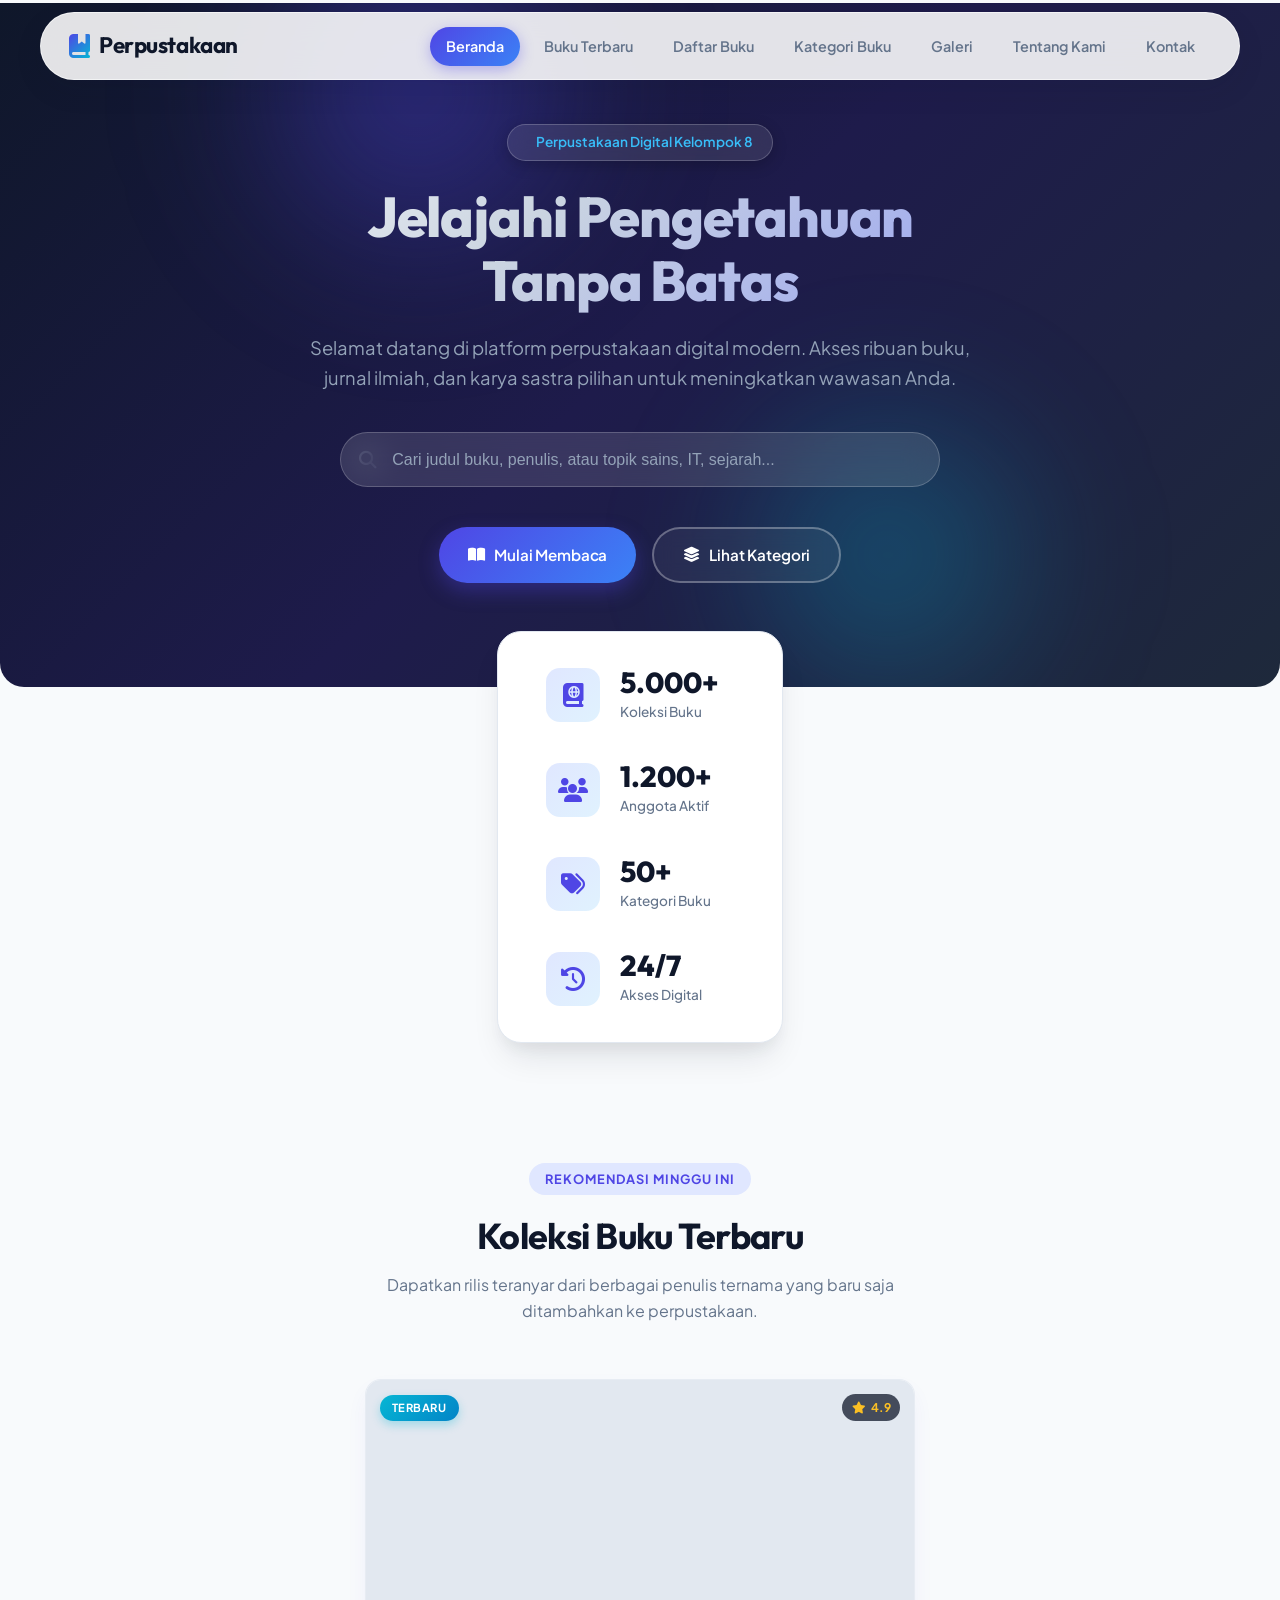
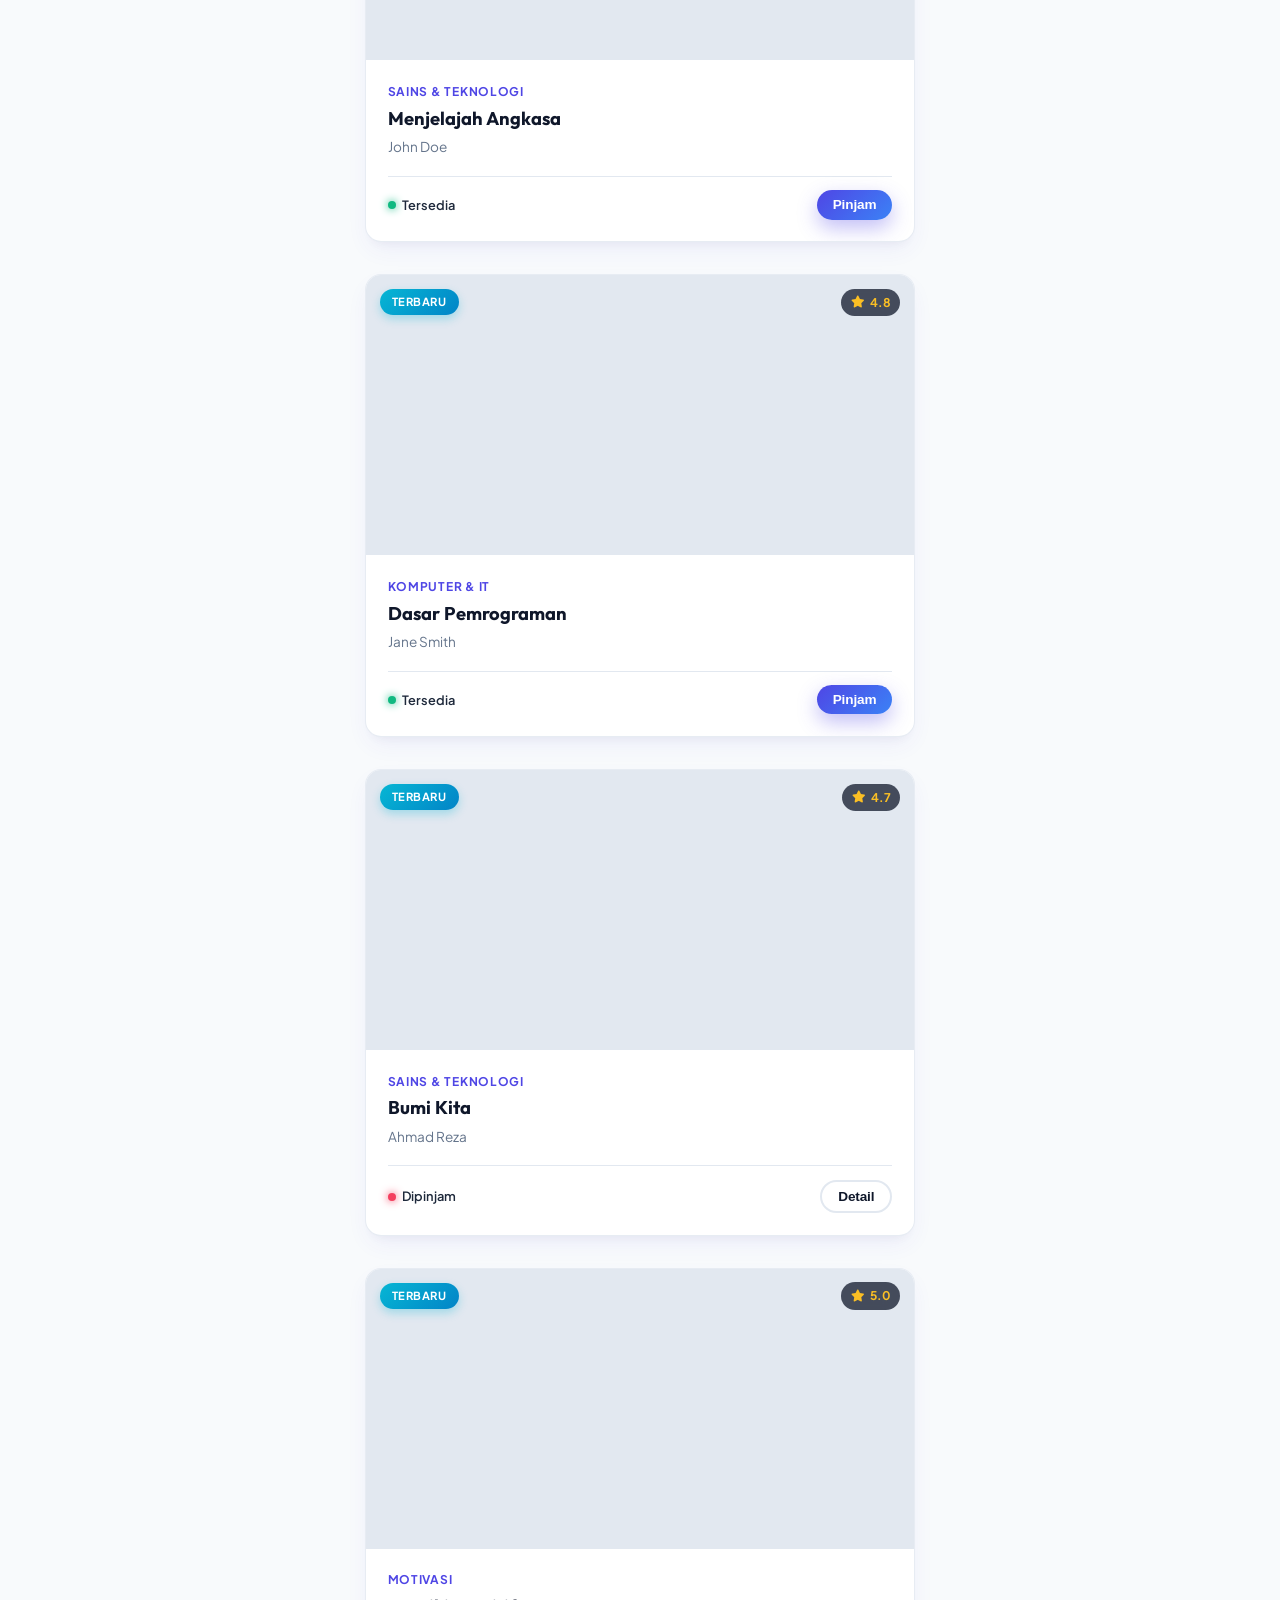
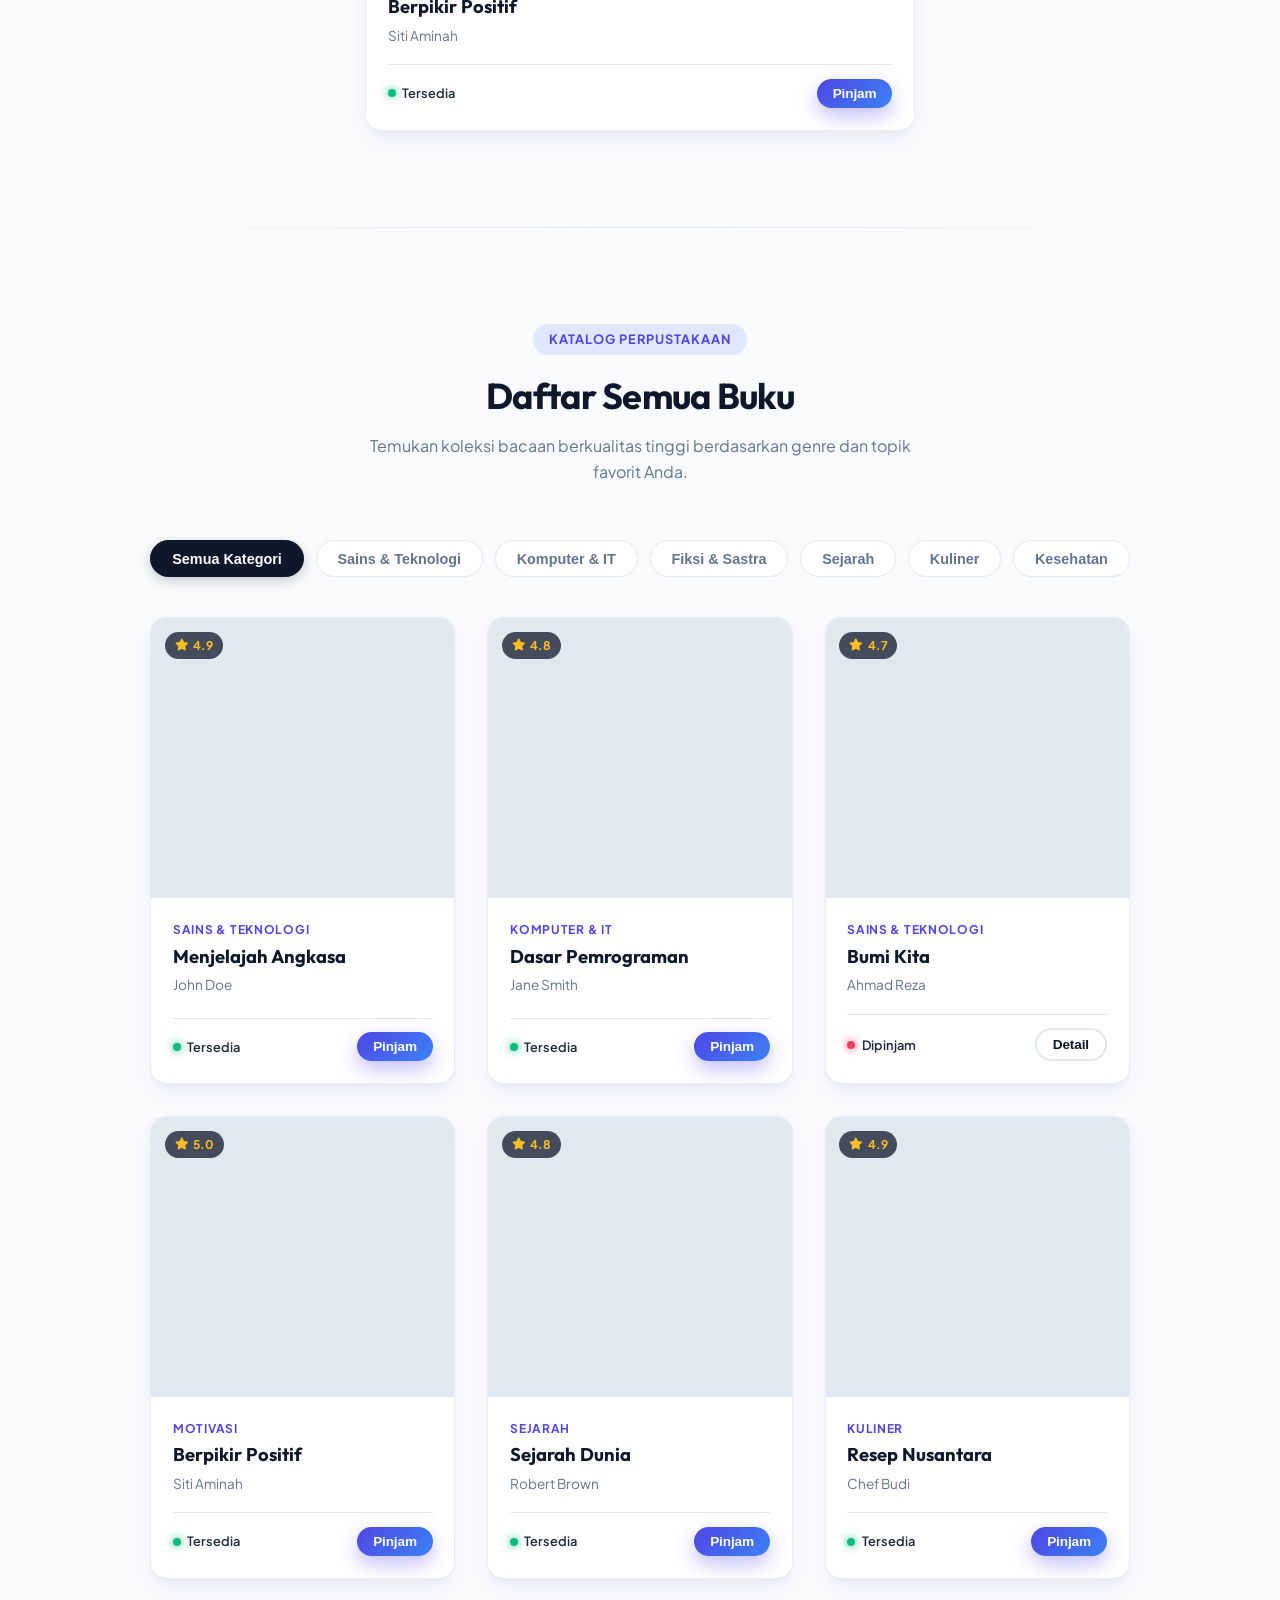
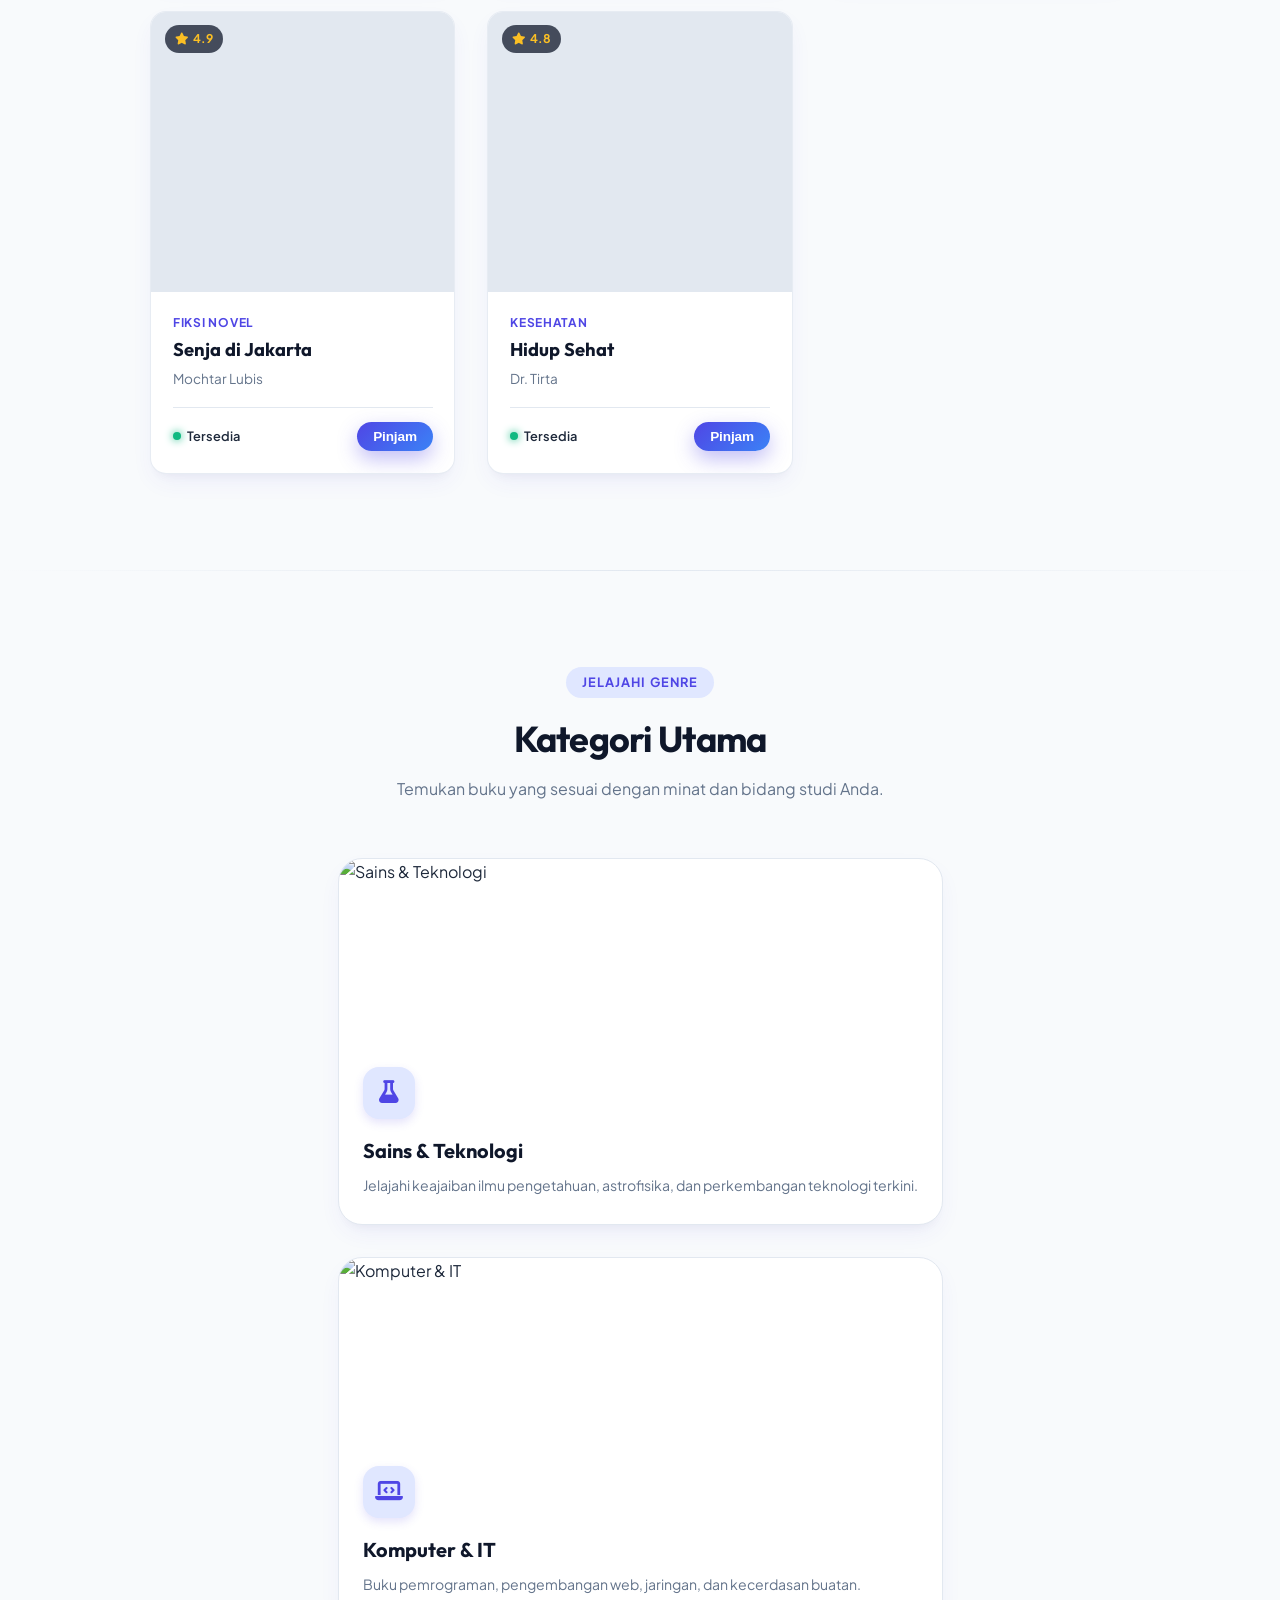
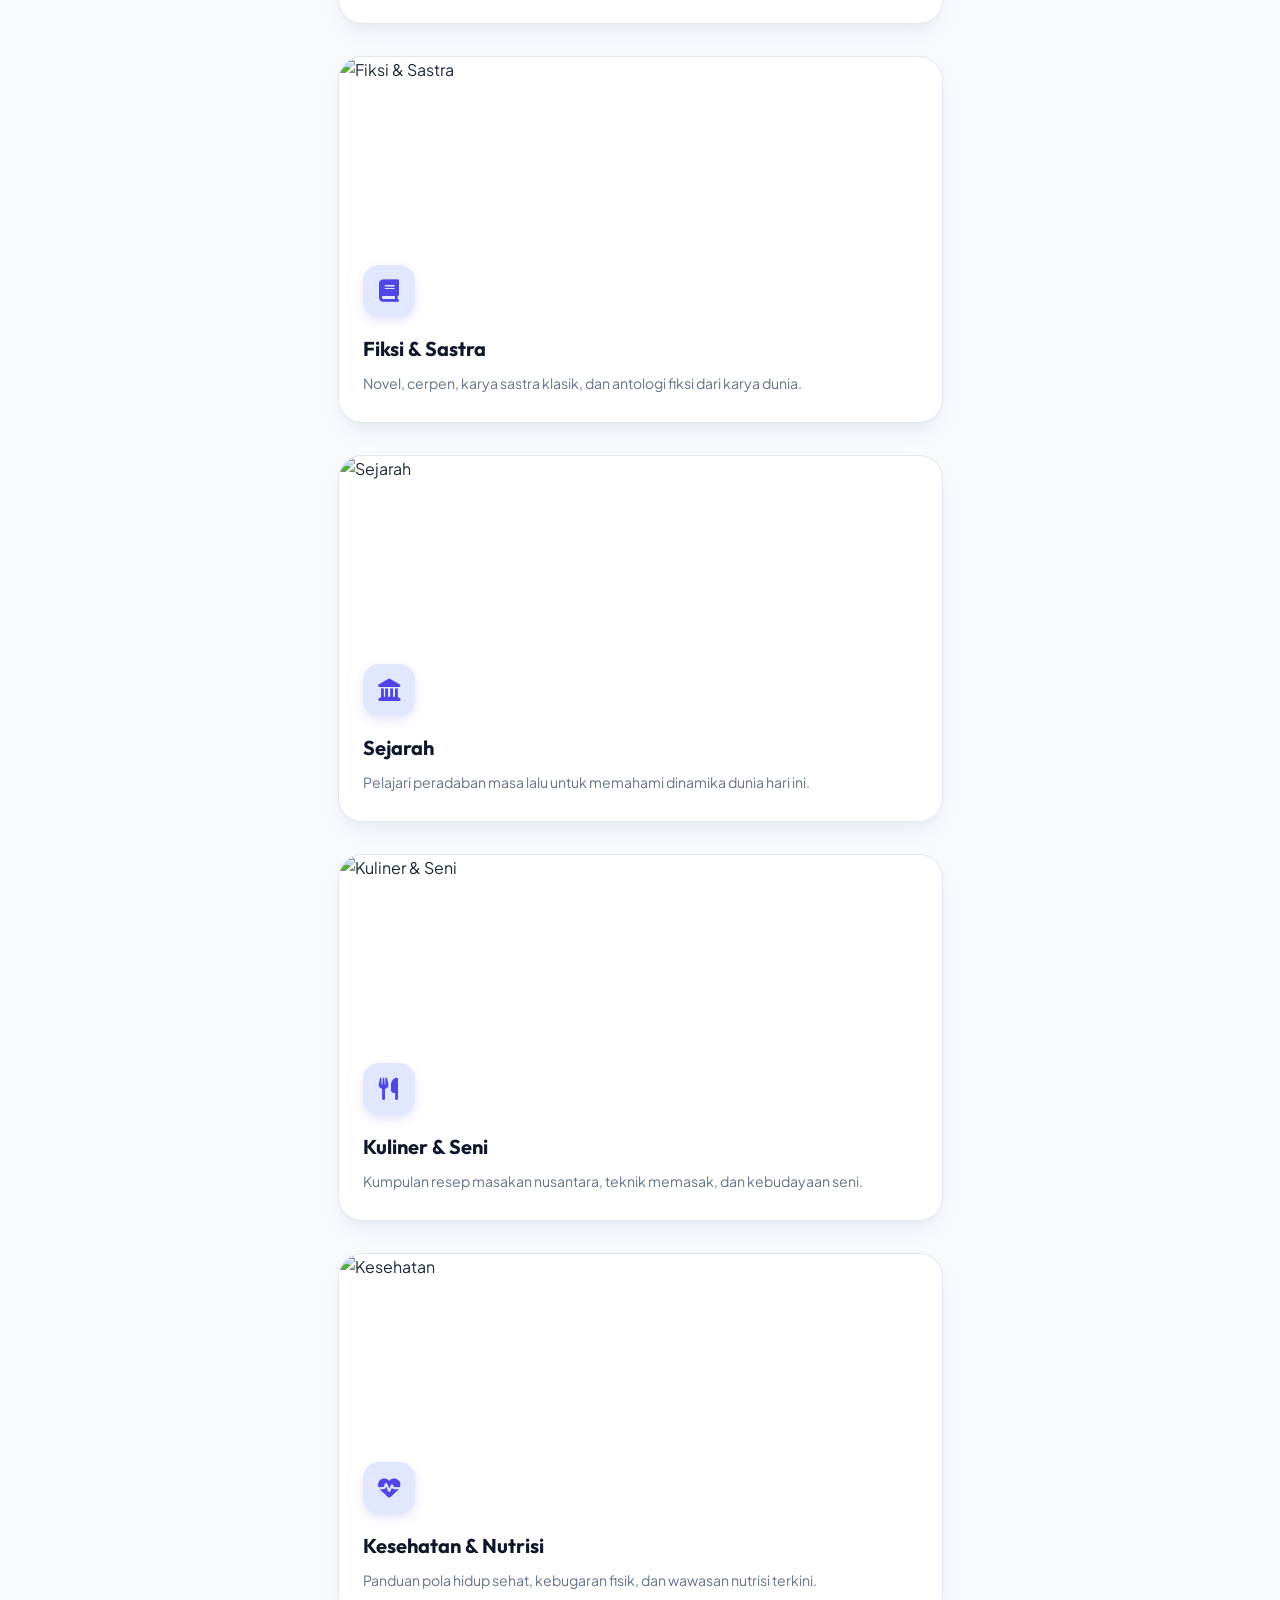
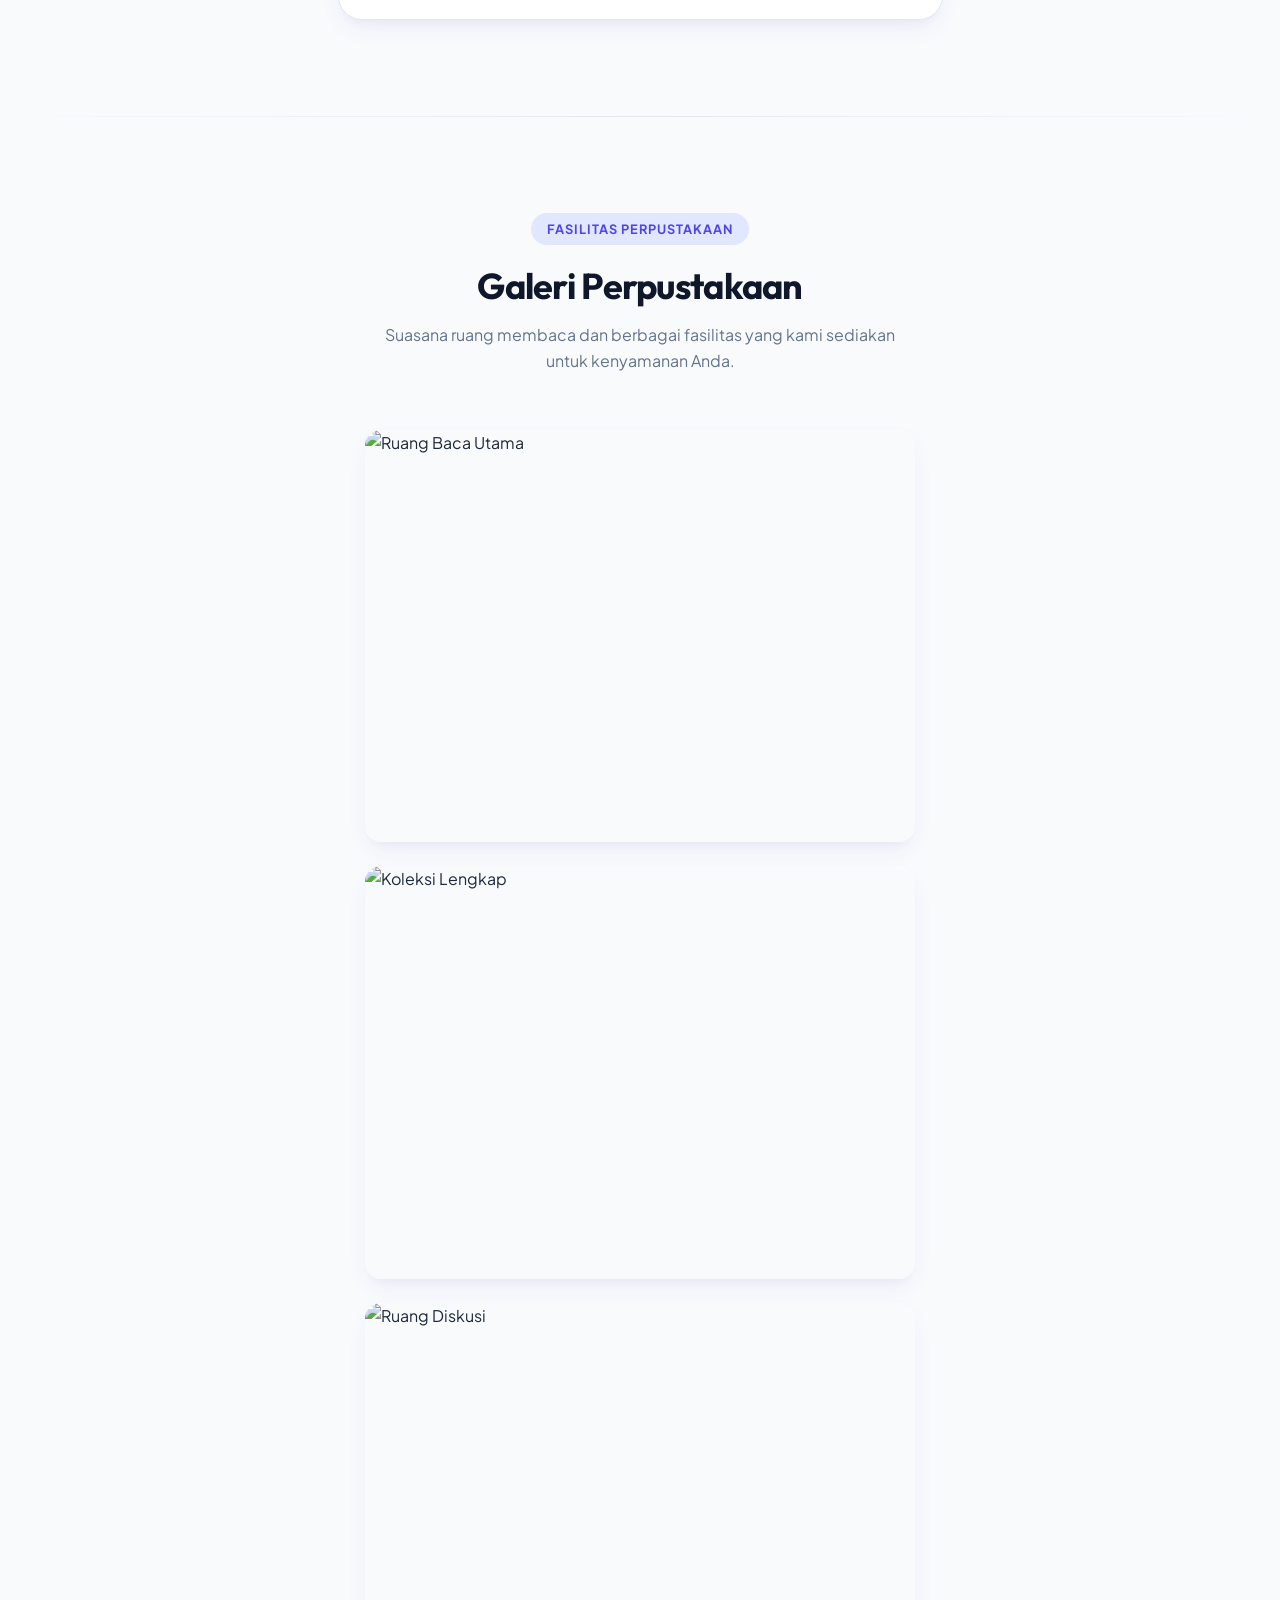
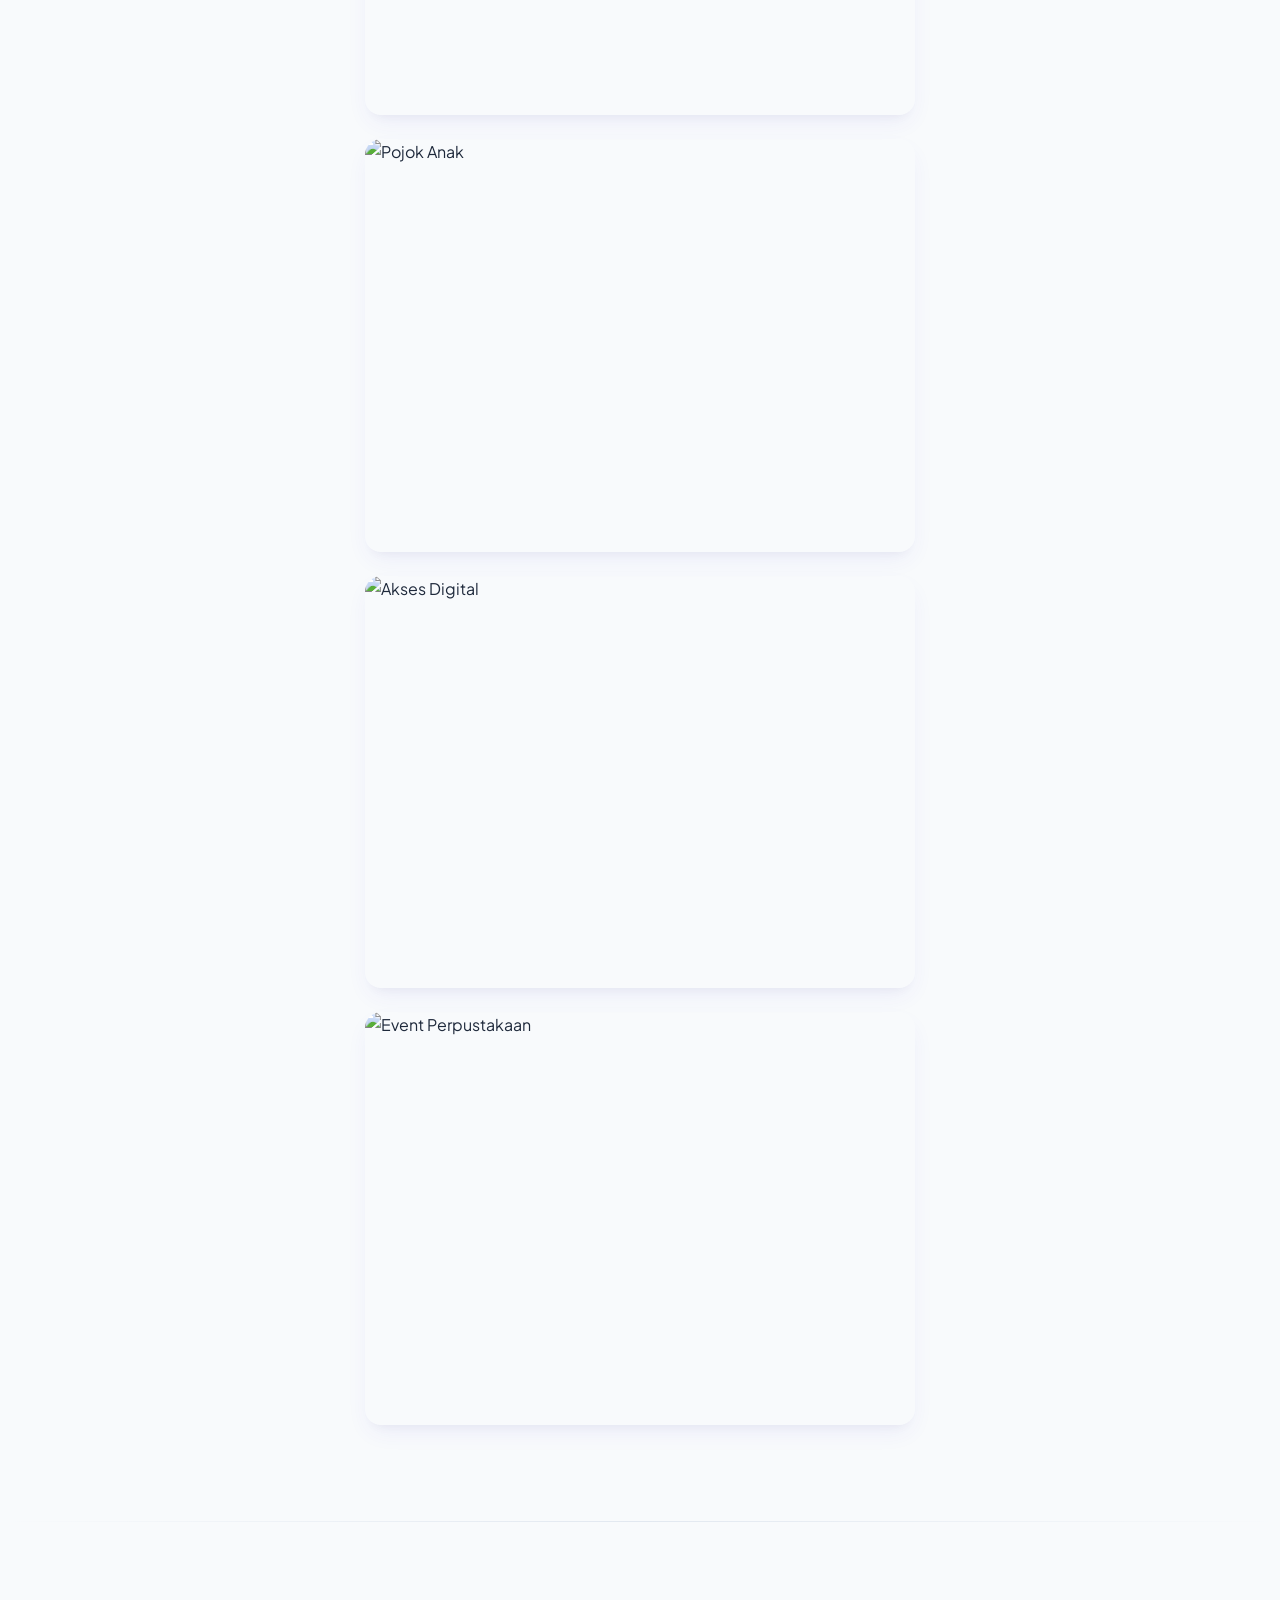
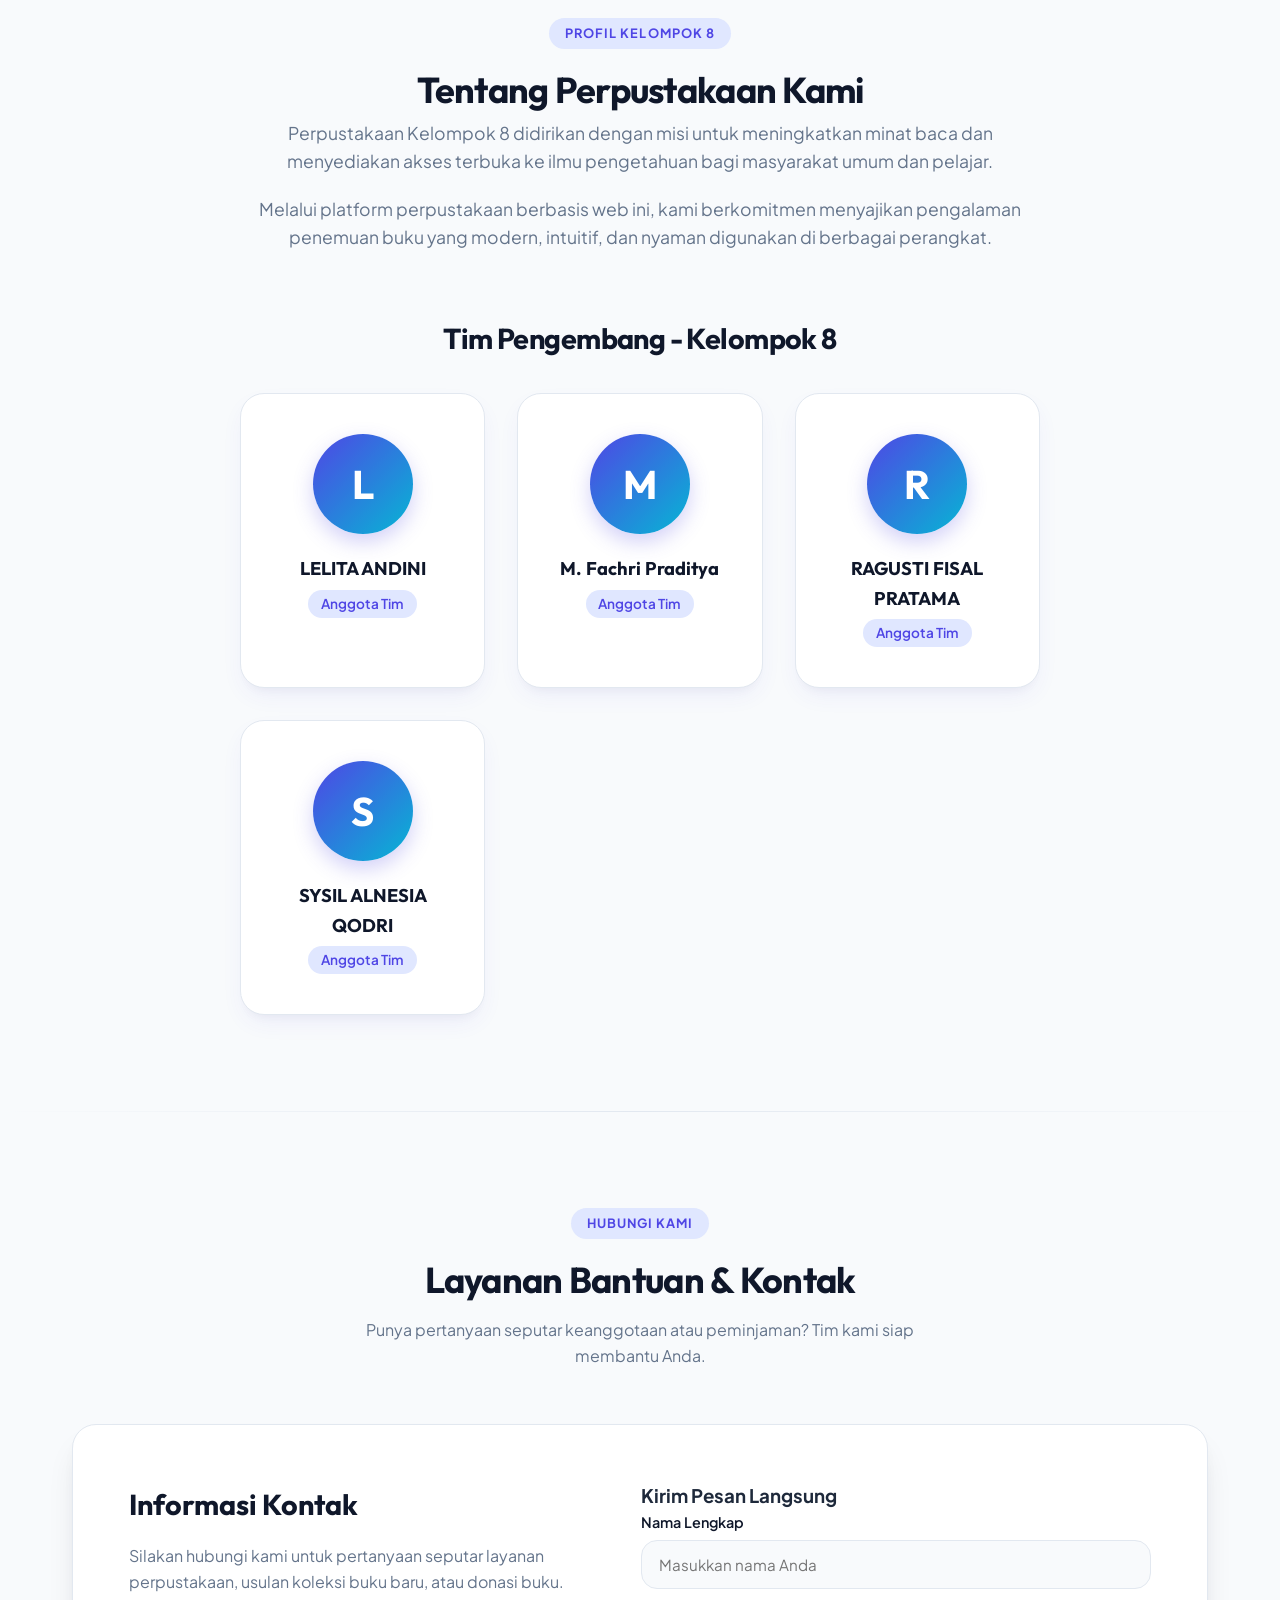
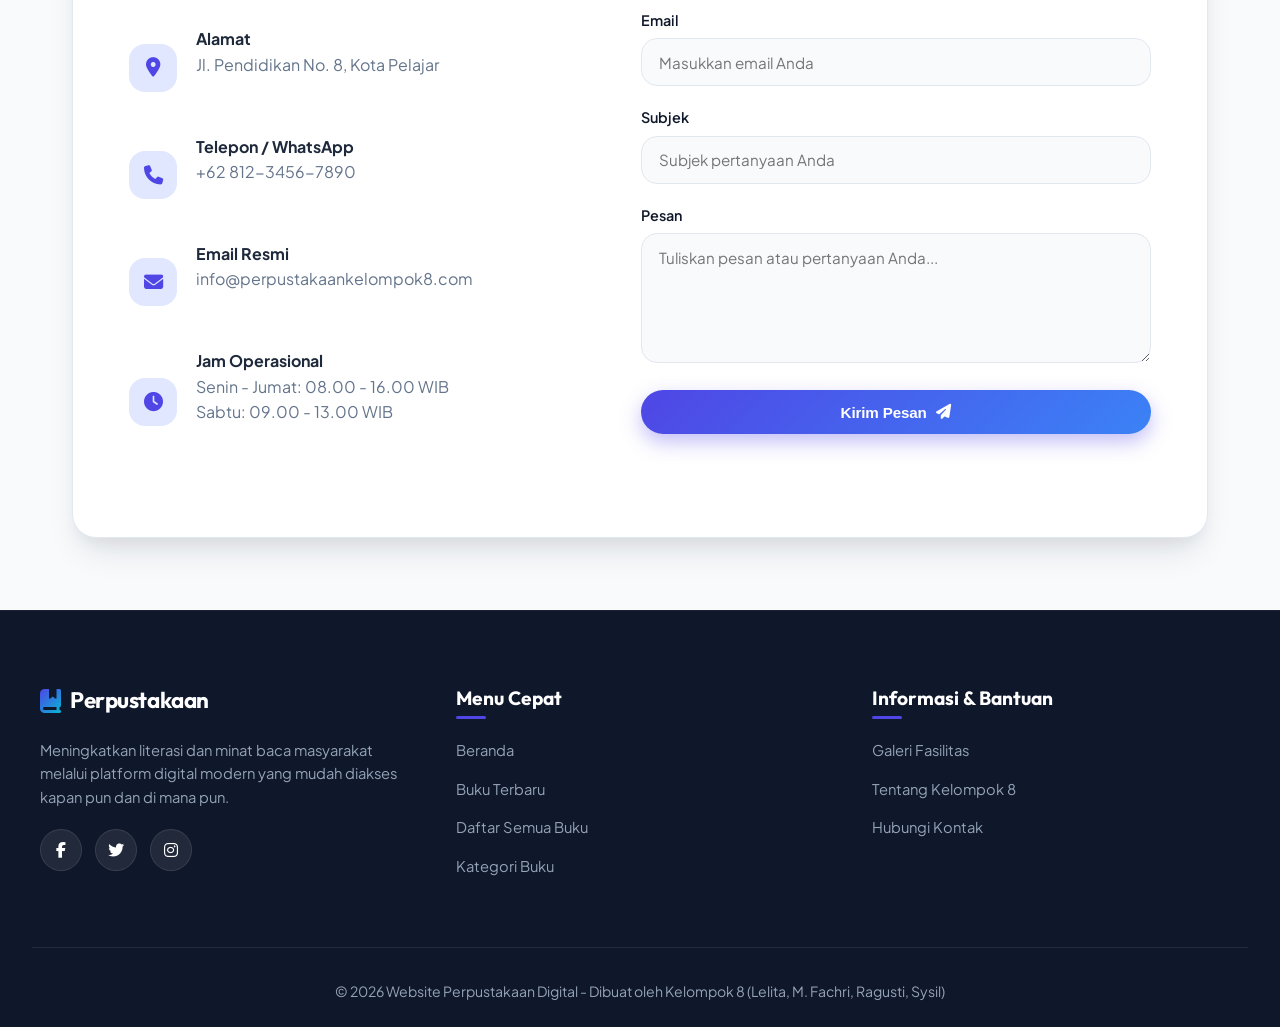
==== index.html @ 47862622 "Add files via upload" ====
<!DOCTYPE html>
<html lang="id">

<head>
    <meta charset="UTF-8">
    <meta name="viewport" content="width=device-width, initial-scale=1.0">
    <title>Perpustakaan Digital Kelompok 8 - One Page Platform</title>
    <link rel="preconnect" href="https://fonts.googleapis.com">
    <link rel="preconnect" href="https://fonts.gstatic.com" crossorigin>
    <link href="https://fonts.googleapis.com/css2?family=Outfit:wght@400;600;700;800&family=Plus+Jakarta+Sans:wght@300;400;500;600;700;800&display=swap" rel="stylesheet">
    <link rel="stylesheet" href="css/style.css">
</head>

<body>
    <!-- Floating Glassmorphism Header -->
    <header>
        <div class="nav-container">
            <a href="#beranda" class="logo">
                <i class="fa-solid fa-book-bookmark"></i>
                Perpustakaan
            </a>

            <button class="mobile-menu-btn" id="mobile-menu-btn" aria-label="Toggle Navigation">
                <i class="fa-solid fa-bars"></i>
            </button>

            <nav class="nav-links" id="nav-links">
                <a href="#beranda" class="active">Beranda</a>
                <a href="#buku-terbaru">Buku Terbaru</a>
                <a href="#daftar-buku">Daftar Buku</a>
                <a href="#kategori-buku">Kategori Buku</a>
                <a href="#galeri">Galeri</a>
                <a href="#tentang">Tentang Kami</a>
                <a href="#kontak">Kontak</a>
            </nav>
        </div>
    </header>

    <!-- 1. Hero / Beranda Section -->
    <section id="beranda" class="hero">
        <div class="hero-glow-1"></div>
        <div class="hero-glow-2"></div>

        <div style="position: relative; z-index: 2;">
            <div class="hero-pill">
                <i class="fa-solid fa-sparkles"></i> Perpustakaan Digital Kelompok 8
            </div>
            <h1>Jelajahi Pengetahuan <br>Tanpa Batas</h1>
            <p>Selamat datang di platform perpustakaan digital modern. Akses ribuan buku, jurnal ilmiah, dan karya sastra pilihan untuk meningkatkan wawasan Anda.</p>
            
            <!-- Quick Search Bar in Hero -->
            <div class="hero-search-box">
                <i class="fa-solid fa-magnifying-glass hero-search-icon"></i>
                <input type="text" id="hero-search-input" class="hero-search-input" placeholder="Cari judul buku, penulis, atau topik sains, IT, sejarah...">
            </div>

            <div style="display: flex; gap: 1rem; justify-content: center; flex-wrap: wrap;">
                <a href="#daftar-buku" class="btn btn-primary"><i class="fa-solid fa-book-open"></i> Mulai Membaca</a>
                <a href="#kategori-buku" class="btn btn-outline"><i class="fa-solid fa-layer-group"></i> Lihat Kategori</a>
            </div>
        </div>
    </section>

    <!-- Stats Counter Bar -->
    <div class="stats-container">
        <div class="stats-grid">
            <div class="stat-item">
                <div class="stat-icon"><i class="fa-solid fa-book-atlas"></i></div>
                <div>
                    <div class="stat-number" data-target="5000">5.000+</div>
                    <div class="stat-label">Koleksi Buku</div>
                </div>
            </div>
            <div class="stat-item">
                <div class="stat-icon"><i class="fa-solid fa-users"></i></div>
                <div>
                    <div class="stat-number" data-target="1200">1.200+</div>
                    <div class="stat-label">Anggota Aktif</div>
                </div>
            </div>
            <div class="stat-item">
                <div class="stat-icon"><i class="fa-solid fa-tags"></i></div>
                <div>
                    <div class="stat-number" data-target="50">50+</div>
                    <div class="stat-label">Kategori Buku</div>
                </div>
            </div>
            <div class="stat-item">
                <div class="stat-icon"><i class="fa-solid fa-clock-rotate-left"></i></div>
                <div>
                    <div class="stat-number">24/7</div>
                    <div class="stat-label">Akses Digital</div>
                </div>
            </div>
        </div>
    </div>

    <!-- 2. Buku Terbaru Section -->
    <section id="buku-terbaru" class="container">
        <div class="section-header">
            <span class="section-badge">Rekomendasi Minggu Ini</span>
            <h2 class="section-title">Koleksi Buku Terbaru</h2>
            <p class="section-subtitle">Dapatkan rilis teranyar dari berbagai penulis ternama yang baru saja ditambahkan ke perpustakaan.</p>
        </div>

        <div class="grid grid-4">
            <!-- Book 1 -->
            <div class="book-card" data-title="Menjelajah Angkasa" data-author="John Doe" data-category="Sains & Teknologi">
                <div class="book-badge-container">
                    <span class="badge-new">Terbaru</span>
                    <span class="rating-badge"><i class="fa-solid fa-star"></i> 4.9</span>
                </div>
                <div class="book-cover" style="background-image: url('https://images.unsplash.com/photo-1451187580459-43490279c0fa?auto=format&fit=crop&w=400&q=80');"></div>
                <div class="book-info">
                    <span class="book-category">Sains & Teknologi</span>
                    <h3 class="book-title">Menjelajah Angkasa</h3>
                    <p class="book-author">John Doe</p>
                    <div class="book-action">
                        <div class="stock-indicator"><span class="stock-dot available"></span> Tersedia</div>
                        <button class="btn btn-primary btn-pinjam" style="padding: 0.45rem 1rem; font-size: 0.85rem;" data-book="Menjelajah Angkasa">Pinjam</button>
                    </div>
                </div>
            </div>

            <!-- Book 2 -->
            <div class="book-card" data-title="Dasar Pemrograman" data-author="Jane Smith" data-category="Komputer & IT">
                <div class="book-badge-container">
                    <span class="badge-new">Terbaru</span>
                    <span class="rating-badge"><i class="fa-solid fa-star"></i> 4.8</span>
                </div>
                <div class="book-cover" style="background-image: url('https://images.unsplash.com/photo-1555066931-4365d14bab8c?auto=format&fit=crop&w=400&q=80');"></div>
                <div class="book-info">
                    <span class="book-category">Komputer & IT</span>
                    <h3 class="book-title">Dasar Pemrograman</h3>
                    <p class="book-author">Jane Smith</p>
                    <div class="book-action">
                        <div class="stock-indicator"><span class="stock-dot available"></span> Tersedia</div>
                        <button class="btn btn-primary btn-pinjam" style="padding: 0.45rem 1rem; font-size: 0.85rem;" data-book="Dasar Pemrograman">Pinjam</button>
                    </div>
                </div>
            </div>

            <!-- Book 3 -->
            <div class="book-card" data-title="Bumi Kita" data-author="Ahmad Reza" data-category="Sains & Teknologi">
                <div class="book-badge-container">
                    <span class="badge-new">Terbaru</span>
                    <span class="rating-badge"><i class="fa-solid fa-star"></i> 4.7</span>
                </div>
                <div class="book-cover" style="background-image: url('https://images.unsplash.com/photo-1441974231531-c6227db76b6e?auto=format&fit=crop&w=400&q=80');"></div>
                <div class="book-info">
                    <span class="book-category">Sains & Teknologi</span>
                    <h3 class="book-title">Bumi Kita</h3>
                    <p class="book-author">Ahmad Reza</p>
                    <div class="book-action">
                        <div class="stock-indicator"><span class="stock-dot borrowed"></span> Dipinjam</div>
                        <button class="btn btn-outline btn-detail" style="padding: 0.45rem 1rem; font-size: 0.85rem; color: var(--secondary); border-color: var(--border);" data-book="Bumi Kita">Detail</button>
                    </div>
                </div>
            </div>

            <!-- Book 4 -->
            <div class="book-card" data-title="Berpikir Positif" data-author="Siti Aminah" data-category="Motivasi">
                <div class="book-badge-container">
                    <span class="badge-new">Terbaru</span>
                    <span class="rating-badge"><i class="fa-solid fa-star"></i> 5.0</span>
                </div>
                <div class="book-cover" style="background-image: url('https://images.unsplash.com/photo-1499750310107-5fef28a66643?auto=format&fit=crop&w=400&q=80');"></div>
                <div class="book-info">
                    <span class="book-category">Motivasi</span>
                    <h3 class="book-title">Berpikir Positif</h3>
                    <p class="book-author">Siti Aminah</p>
                    <div class="book-action">
                        <div class="stock-indicator"><span class="stock-dot available"></span> Tersedia</div>
                        <button class="btn btn-primary btn-pinjam" style="padding: 0.45rem 1rem; font-size: 0.85rem;" data-book="Berpikir Positif">Pinjam</button>
                    </div>
                </div>
            </div>
        </div>
    </section>

    <div class="section-divider"></div>

    <!-- 3. Daftar Semua Buku Section (With Live Filter) -->
    <section id="daftar-buku" class="container">
        <div class="section-header">
            <span class="section-badge">Katalog Perpustakaan</span>
            <h2 class="section-title">Daftar Semua Buku</h2>
            <p class="section-subtitle">Temukan koleksi bacaan berkualitas tinggi berdasarkan genre dan topik favorit Anda.</p>
        </div>

        <!-- Filter Tab Buttons -->
        <div class="filter-bar" id="category-filter-bar">
            <button class="filter-btn active" data-filter="all">Semua Kategori</button>
            <button class="filter-btn" data-filter="sains">Sains & Teknologi</button>
            <button class="filter-btn" data-filter="komputer">Komputer & IT</button>
            <button class="filter-btn" data-filter="fiksi">Fiksi & Sastra</button>
            <button class="filter-btn" data-filter="sejarah">Sejarah</button>
            <button class="filter-btn" data-filter="kuliner">Kuliner</button>
            <button class="filter-btn" data-filter="kesehatan">Kesehatan</button>
        </div>

        <div class="grid grid-4" id="all-books-grid">
            <!-- Book 1 -->
            <div class="book-card" data-category="sains" data-title="Menjelajah Angkasa" data-author="John Doe">
                <div class="book-badge-container">
                    <span class="rating-badge"><i class="fa-solid fa-star"></i> 4.9</span>
                </div>
                <div class="book-cover" style="background-image: url('https://images.unsplash.com/photo-1451187580459-43490279c0fa?auto=format&fit=crop&w=400&q=80');"></div>
                <div class="book-info">
                    <span class="book-category">Sains & Teknologi</span>
                    <h3 class="book-title">Menjelajah Angkasa</h3>
                    <p class="book-author">John Doe</p>
                    <div class="book-action">
                        <div class="stock-indicator"><span class="stock-dot available"></span> Tersedia</div>
                        <button class="btn btn-primary btn-pinjam" style="padding: 0.45rem 1rem; font-size: 0.85rem;" data-book="Menjelajah Angkasa">Pinjam</button>
                    </div>
                </div>
            </div>

            <!-- Book 2 -->
            <div class="book-card" data-category="komputer" data-title="Dasar Pemrograman" data-author="Jane Smith">
                <div class="book-badge-container">
                    <span class="rating-badge"><i class="fa-solid fa-star"></i> 4.8</span>
                </div>
                <div class="book-cover" style="background-image: url('https://images.unsplash.com/photo-1555066931-4365d14bab8c?auto=format&fit=crop&w=400&q=80');"></div>
                <div class="book-info">
                    <span class="book-category">Komputer & IT</span>
                    <h3 class="book-title">Dasar Pemrograman</h3>
                    <p class="book-author">Jane Smith</p>
                    <div class="book-action">
                        <div class="stock-indicator"><span class="stock-dot available"></span> Tersedia</div>
                        <button class="btn btn-primary btn-pinjam" style="padding: 0.45rem 1rem; font-size: 0.85rem;" data-book="Dasar Pemrograman">Pinjam</button>
                    </div>
                </div>
            </div>

            <!-- Book 3 -->
            <div class="book-card" data-category="sains" data-title="Bumi Kita" data-author="Ahmad Reza">
                <div class="book-badge-container">
                    <span class="rating-badge"><i class="fa-solid fa-star"></i> 4.7</span>
                </div>
                <div class="book-cover" style="background-image: url('https://images.unsplash.com/photo-1441974231531-c6227db76b6e?auto=format&fit=crop&w=400&q=80');"></div>
                <div class="book-info">
                    <span class="book-category">Sains & Teknologi</span>
                    <h3 class="book-title">Bumi Kita</h3>
                    <p class="book-author">Ahmad Reza</p>
                    <div class="book-action">
                        <div class="stock-indicator"><span class="stock-dot borrowed"></span> Dipinjam</div>
                        <button class="btn btn-outline btn-detail" style="padding: 0.45rem 1rem; font-size: 0.85rem; color: var(--secondary); border-color: var(--border);" data-book="Bumi Kita">Detail</button>
                    </div>
                </div>
            </div>

            <!-- Book 4 -->
            <div class="book-card" data-category="motivasi" data-title="Berpikir Positif" data-author="Siti Aminah">
                <div class="book-badge-container">
                    <span class="rating-badge"><i class="fa-solid fa-star"></i> 5.0</span>
                </div>
                <div class="book-cover" style="background-image: url('https://images.unsplash.com/photo-1499750310107-5fef28a66643?auto=format&fit=crop&w=400&q=80');"></div>
                <div class="book-info">
                    <span class="book-category">Motivasi</span>
                    <h3 class="book-title">Berpikir Positif</h3>
                    <p class="book-author">Siti Aminah</p>
                    <div class="book-action">
                        <div class="stock-indicator"><span class="stock-dot available"></span> Tersedia</div>
                        <button class="btn btn-primary btn-pinjam" style="padding: 0.45rem 1rem; font-size: 0.85rem;" data-book="Berpikir Positif">Pinjam</button>
                    </div>
                </div>
            </div>

            <!-- Book 5 -->
            <div class="book-card" data-category="sejarah" data-title="Sejarah Dunia" data-author="Robert Brown">
                <div class="book-badge-container">
                    <span class="rating-badge"><i class="fa-solid fa-star"></i> 4.8</span>
                </div>
                <div class="book-cover" style="background-image: url('https://images.unsplash.com/photo-1461360370896-922624d12ebb?auto=format&fit=crop&w=400&q=80');"></div>
                <div class="book-info">
                    <span class="book-category">Sejarah</span>
                    <h3 class="book-title">Sejarah Dunia</h3>
                    <p class="book-author">Robert Brown</p>
                    <div class="book-action">
                        <div class="stock-indicator"><span class="stock-dot available"></span> Tersedia</div>
                        <button class="btn btn-primary btn-pinjam" style="padding: 0.45rem 1rem; font-size: 0.85rem;" data-book="Sejarah Dunia">Pinjam</button>
                    </div>
                </div>
            </div>

            <!-- Book 6 -->
            <div class="book-card" data-category="kuliner" data-title="Resep Nusantara" data-author="Chef Budi">
                <div class="book-badge-container">
                    <span class="rating-badge"><i class="fa-solid fa-star"></i> 4.9</span>
                </div>
                <div class="book-cover" style="background-image: url('https://images.unsplash.com/photo-1504674900247-0877df9cc836?auto=format&fit=crop&w=400&q=80');"></div>
                <div class="book-info">
                    <span class="book-category">Kuliner</span>
                    <h3 class="book-title">Resep Nusantara</h3>
                    <p class="book-author">Chef Budi</p>
                    <div class="book-action">
                        <div class="stock-indicator"><span class="stock-dot available"></span> Tersedia</div>
                        <button class="btn btn-primary btn-pinjam" style="padding: 0.45rem 1rem; font-size: 0.85rem;" data-book="Resep Nusantara">Pinjam</button>
                    </div>
                </div>
            </div>

            <!-- Book 7 -->
            <div class="book-card" data-category="fiksi" data-title="Senja di Jakarta" data-author="Mochtar Lubis">
                <div class="book-badge-container">
                    <span class="rating-badge"><i class="fa-solid fa-star"></i> 4.9</span>
                </div>
                <div class="book-cover" style="background-image: url('https://images.unsplash.com/photo-1474552226712-ac0f0961a954?auto=format&fit=crop&w=400&q=80');"></div>
                <div class="book-info">
                    <span class="book-category">Fiksi Novel</span>
                    <h3 class="book-title">Senja di Jakarta</h3>
                    <p class="book-author">Mochtar Lubis</p>
                    <div class="book-action">
                        <div class="stock-indicator"><span class="stock-dot available"></span> Tersedia</div>
                        <button class="btn btn-primary btn-pinjam" style="padding: 0.45rem 1rem; font-size: 0.85rem;" data-book="Senja di Jakarta">Pinjam</button>
                    </div>
                </div>
            </div>

            <!-- Book 8 -->
            <div class="book-card" data-category="kesehatan" data-title="Hidup Sehat" data-author="Dr. Tirta">
                <div class="book-badge-container">
                    <span class="rating-badge"><i class="fa-solid fa-star"></i> 4.8</span>
                </div>
                <div class="book-cover" style="background-image: url('https://images.unsplash.com/photo-1505751172876-fa1923c5c528?auto=format&fit=crop&w=400&q=80');"></div>
                <div class="book-info">
                    <span class="book-category">Kesehatan</span>
                    <h3 class="book-title">Hidup Sehat</h3>
                    <p class="book-author">Dr. Tirta</p>
                    <div class="book-action">
                        <div class="stock-indicator"><span class="stock-dot available"></span> Tersedia</div>
                        <button class="btn btn-primary btn-pinjam" style="padding: 0.45rem 1rem; font-size: 0.85rem;" data-book="Hidup Sehat">Pinjam</button>
                    </div>
                </div>
            </div>
        </div>
    </section>

    <div class="section-divider"></div>

    <!-- 4. Kategori Buku Section -->
    <section id="kategori-buku" class="container">
        <div class="section-header">
            <span class="section-badge">Jelajahi Genre</span>
            <h2 class="section-title">Kategori Utama</h2>
            <p class="section-subtitle">Temukan buku yang sesuai dengan minat dan bidang studi Anda.</p>
        </div>

        <div class="grid grid-3">
            <div class="category-card" onclick="filterCategoryFromCard('sains')">
                <div class="category-img">
                    <img src="https://images.unsplash.com/photo-1507413245164-6160d8298b31?auto=format&fit=crop&w=600&q=80" alt="Sains & Teknologi">
                </div>
                <div class="category-body">
                    <div class="category-icon"><i class="fa-solid fa-flask"></i></div>
                    <h3>Sains & Teknologi</h3>
                    <p>Jelajahi keajaiban ilmu pengetahuan, astrofisika, dan perkembangan teknologi terkini.</p>
                </div>
            </div>

            <div class="category-card" onclick="filterCategoryFromCard('komputer')">
                <div class="category-img">
                    <img src="https://images.unsplash.com/photo-1517694712202-14dd9538aa97?auto=format&fit=crop&w=600&q=80" alt="Komputer & IT">
                </div>
                <div class="category-body">
                    <div class="category-icon"><i class="fa-solid fa-laptop-code"></i></div>
                    <h3>Komputer & IT</h3>
                    <p>Buku pemrograman, pengembangan web, jaringan, dan kecerdasan buatan.</p>
                </div>
            </div>

            <div class="category-card" onclick="filterCategoryFromCard('fiksi')">
                <div class="category-img">
                    <img src="https://images.unsplash.com/photo-1476275466078-4007374efbbe?auto=format&fit=crop&w=600&q=80" alt="Fiksi & Sastra">
                </div>
                <div class="category-body">
                    <div class="category-icon"><i class="fa-solid fa-book"></i></div>
                    <h3>Fiksi & Sastra</h3>
                    <p>Novel, cerpen, karya sastra klasik, dan antologi fiksi dari karya dunia.</p>
                </div>
            </div>

            <div class="category-card" onclick="filterCategoryFromCard('sejarah')">
                <div class="category-img">
                    <img src="https://images.unsplash.com/photo-1461360370896-922624d12ebb?auto=format&fit=crop&w=600&q=80" alt="Sejarah">
                </div>
                <div class="category-body">
                    <div class="category-icon"><i class="fa-solid fa-landmark"></i></div>
                    <h3>Sejarah</h3>
                    <p>Pelajari peradaban masa lalu untuk memahami dinamika dunia hari ini.</p>
                </div>
            </div>

            <div class="category-card" onclick="filterCategoryFromCard('kuliner')">
                <div class="category-img">
                    <img src="https://images.unsplash.com/photo-1504674900247-0877df9cc836?auto=format&fit=crop&w=600&q=80" alt="Kuliner & Seni">
                </div>
                <div class="category-body">
                    <div class="category-icon"><i class="fa-solid fa-utensils"></i></div>
                    <h3>Kuliner & Seni</h3>
                    <p>Kumpulan resep masakan nusantara, teknik memasak, dan kebudayaan seni.</p>
                </div>
            </div>

            <div class="category-card" onclick="filterCategoryFromCard('kesehatan')">
                <div class="category-img">
                    <img src="https://images.unsplash.com/photo-1505751172876-fa1923c5c528?auto=format&fit=crop&w=600&q=80" alt="Kesehatan">
                </div>
                <div class="category-body">
                    <div class="category-icon"><i class="fa-solid fa-heart-pulse"></i></div>
                    <h3>Kesehatan & Nutrisi</h3>
                    <p>Panduan pola hidup sehat, kebugaran fisik, dan wawasan nutrisi terkini.</p>
                </div>
            </div>
        </div>
    </section>

    <div class="section-divider"></div>

    <!-- 5. Galeri Section -->
    <section id="galeri" class="container">
        <div class="section-header">
            <span class="section-badge">Fasilitas Perpustakaan</span>
            <h2 class="section-title">Galeri Perpustakaan</h2>
            <p class="section-subtitle">Suasana ruang membaca dan berbagai fasilitas yang kami sediakan untuk kenyamanan Anda.</p>
        </div>

        <div class="gallery-grid">
            <div class="gallery-item" onclick="openLightbox('https://images.unsplash.com/photo-1568667256549-094345857637?auto=format&fit=crop&w=1200&q=80', 'Ruang Baca Utama')">
                <img src="https://images.unsplash.com/photo-1568667256549-094345857637?auto=format&fit=crop&w=600&q=80" alt="Ruang Baca Utama">
                <div class="gallery-overlay">
                    <h3>Ruang Baca Utama</h3>
                    <p>Nyaman dan tenang untuk fokus membaca</p>
                </div>
            </div>
            <div class="gallery-item" onclick="openLightbox('https://images.unsplash.com/photo-1507842217343-583bb7270b66?auto=format&fit=crop&w=1200&q=80', 'Koleksi Lengkap')">
                <img src="https://images.unsplash.com/photo-1507842217343-583bb7270b66?auto=format&fit=crop&w=600&q=80" alt="Koleksi Lengkap">
                <div class="gallery-overlay">
                    <h3>Koleksi Lengkap</h3>
                    <p>Ribuan buku dari berbagai kategori</p>
                </div>
            </div>
            <div class="gallery-item" onclick="openLightbox('https://images.unsplash.com/photo-1481627834876-b7833e8f5570?auto=format&fit=crop&w=1200&q=80', 'Ruang Diskusi')">
                <img src="https://images.unsplash.com/photo-1481627834876-b7833e8f5570?auto=format&fit=crop&w=600&q=80" alt="Ruang Diskusi">
                <div class="gallery-overlay">
                    <h3>Ruang Diskusi</h3>
                    <p>Fasilitas untuk diskusi kelompok</p>
                </div>
            </div>
            <div class="gallery-item" onclick="openLightbox('https://images.unsplash.com/photo-1524995997946-a1c2e315a42f?auto=format&fit=crop&w=1200&q=80', 'Pojok Anak')">
                <img src="https://images.unsplash.com/photo-1524995997946-a1c2e315a42f?auto=format&fit=crop&w=600&q=80" alt="Pojok Anak">
                <div class="gallery-overlay">
                    <h3>Pojok Anak</h3>
                    <p>Area membaca yang menyenangkan untuk anak-anak</p>
                </div>
            </div>
            <div class="gallery-item" onclick="openLightbox('https://images.unsplash.com/photo-1521587760476-6c12a4b040da?auto=format&fit=crop&w=1200&q=80', 'Akses Digital')">
                <img src="https://images.unsplash.com/photo-1521587760476-6c12a4b040da?auto=format&fit=crop&w=600&q=80" alt="Akses Digital">
                <div class="gallery-overlay">
                    <h3>Akses Digital</h3>
                    <p>Fasilitas komputer untuk akses jurnal dan e-book</p>
                </div>
            </div>
            <div class="gallery-item" onclick="openLightbox('https://images.unsplash.com/photo-1526243741027-444d633d7365?auto=format&fit=crop&w=1200&q=80', 'Kegiatan Literasi')">
                <img src="https://images.unsplash.com/photo-1526243741027-444d633d7365?auto=format&fit=crop&w=600&q=80" alt="Event Perpustakaan">
                <div class="gallery-overlay">
                    <h3>Kegiatan Literasi</h3>
                    <p>Berbagai acara dan bedah buku rutin</p>
                </div>
            </div>
        </div>
    </section>

    <div class="section-divider"></div>

    <!-- 6. Tentang Perpustakaan Section -->
    <section id="tentang" class="container">
        <div class="about-hero">
            <span class="section-badge">Profil Kelompok 8</span>
            <h2 class="section-title">Tentang Perpustakaan Kami</h2>
            <p>Perpustakaan Kelompok 8 didirikan dengan misi untuk meningkatkan minat baca dan menyediakan akses terbuka ke ilmu pengetahuan bagi masyarakat umum dan pelajar.</p>
            <p>Melalui platform perpustakaan berbasis web ini, kami berkomitmen menyajikan pengalaman penemuan buku yang modern, intuitif, dan nyaman digunakan di berbagai perangkat.</p>
        </div>

        <h3 class="section-title" style="margin-top: 3.5rem; font-size: 1.8rem; text-align: center;">Tim Pengembang - Kelompok 8</h3>
        <div class="team-grid" style="margin-top: 2rem;">
            <div class="team-member">
                <div class="member-avatar">L</div>
                <h4 class="member-name">LELITA ANDINI</h4>
                <span class="member-role">Anggota Tim</span>
            </div>

            <div class="team-member">
                <div class="member-avatar">M</div>
                <h4 class="member-name">M. Fachri Praditya</h4>
                <span class="member-role">Anggota Tim</span>
            </div>

            <div class="team-member">
                <div class="member-avatar">R</div>
                <h4 class="member-name">RAGUSTI FISAL PRATAMA</h4>
                <span class="member-role">Anggota Tim</span>
            </div>

            <div class="team-member">
                <div class="member-avatar">S</div>
                <h4 class="member-name">SYSIL ALNESIA QODRI</h4>
                <span class="member-role">Anggota Tim</span>
            </div>
        </div>
    </section>

    <div class="section-divider"></div>

    <!-- 7. Kontak Section -->
    <section id="kontak" class="container">
        <div class="section-header">
            <span class="section-badge">Hubungi Kami</span>
            <h2 class="section-title">Layanan Bantuan & Kontak</h2>
            <p class="section-subtitle">Punya pertanyaan seputar keanggotaan atau peminjaman? Tim kami siap membantu Anda.</p>
        </div>

        <div class="contact-container">
            <div class="contact-info">
                <h3>Informasi Kontak</h3>
                <p>Silakan hubungi kami untuk pertanyaan seputar layanan perpustakaan, usulan koleksi buku baru, atau donasi buku.</p>

                <div class="contact-item">
                    <div class="contact-icon"><i class="fa-solid fa-location-dot"></i></div>
                    <div>
                        <strong>Alamat</strong>
                        <p>Jl. Pendidikan No. 8, Kota Pelajar</p>
                    </div>
                </div>

                <div class="contact-item">
                    <div class="contact-icon"><i class="fa-solid fa-phone"></i></div>
                    <div>
                        <strong>Telepon / WhatsApp</strong>
                        <p>+62 812-3456-7890</p>
                    </div>
                </div>

                <div class="contact-item">
                    <div class="contact-icon"><i class="fa-solid fa-envelope"></i></div>
                    <div>
                        <strong>Email Resmi</strong>
                        <p>info@perpustakaankelompok8.com</p>
                    </div>
                </div>

                <div class="contact-item">
                    <div class="contact-icon"><i class="fa-solid fa-clock"></i></div>
                    <div>
                        <strong>Jam Operasional</strong>
                        <p>Senin - Jumat: 08.00 - 16.00 WIB<br>Sabtu: 09.00 - 13.00 WIB</p>
                    </div>
                </div>
            </div>

            <div class="contact-form">
                <h3>Kirim Pesan Langsung</h3>
                <form id="contact-form-el">
                    <div class="form-group">
                        <label class="form-label">Nama Lengkap</label>
                        <input type="text" class="form-control" placeholder="Masukkan nama Anda" required>
                    </div>
                    <div class="form-group">
                        <label class="form-label">Email</label>
                        <input type="email" class="form-control" placeholder="Masukkan email Anda" required>
                    </div>
                    <div class="form-group">
                        <label class="form-label">Subjek</label>
                        <input type="text" class="form-control" placeholder="Subjek pertanyaan Anda" required>
                    </div>
                    <div class="form-group">
                        <label class="form-label">Pesan</label>
                        <textarea class="form-control" placeholder="Tuliskan pesan atau pertanyaan Anda..." required></textarea>
                    </div>
                    <button type="submit" class="btn btn-primary" style="width: 100%; justify-content: center;">Kirim Pesan <i class="fa-solid fa-paper-plane"></i></button>
                </form>
            </div>
        </div>
    </section>

    <!-- Modal Detail & Pinjam Buku -->
    <div class="modal-backdrop" id="book-modal">
        <div class="modal-card">
            <button class="modal-close" id="modal-close-btn">&times;</button>
            <div style="display: flex; gap: 1.5rem; flex-wrap: wrap;">
                <div id="modal-book-img" style="width: 140px; height: 190px; border-radius: var(--radius); background-size: cover; background-position: center; flex-shrink: 0; box-shadow: var(--shadow);"></div>
                <div style="flex: 1; min-width: 240px;">
                    <span id="modal-book-cat" class="book-category">Sains & Teknologi</span>
                    <h3 id="modal-book-title" style="font-family: 'Outfit', sans-serif; font-size: 1.5rem; margin: 0.25rem 0; color: var(--secondary);">Judul Buku</h3>
                    <p id="modal-book-author" style="color: var(--text-muted); font-size: 0.9rem; margin-bottom: 1rem;">Penulis</p>
                    <p id="modal-book-desc" style="font-size: 0.92rem; color: var(--text); line-height: 1.6; margin-bottom: 1.5rem;">Deskripsi singkat buku ini menyajikan wawasan mendalam dan menarik bagi para pembaca yang haus akan ilmu pengetahuan.</p>
                    <button class="btn btn-primary" id="modal-confirm-btn" style="width: 100%; justify-content: center;"><i class="fa-solid fa-check"></i> Konfirmasi Peminjaman</button>
                </div>
            </div>
        </div>
    </div>

    <!-- Modal Lightbox Galeri -->
    <div class="modal-backdrop" id="lightbox-modal">
        <div class="modal-card" style="max-width: 800px; padding: 1.5rem; text-align: center;">
            <button class="modal-close" onclick="closeLightbox()">&times;</button>
            <img id="lightbox-img" src="" alt="" style="border-radius: var(--radius); width: 100%; max-height: 70vh; object-fit: contain; margin-bottom: 1rem;">
            <h3 id="lightbox-title" style="font-family: 'Outfit', sans-serif; color: var(--secondary);">Title</h3>
        </div>
    </div>

    <!-- Floating Back-to-Top Button -->
    <button class="back-to-top" id="back-to-top-btn" aria-label="Kembali ke Atas">
        <i class="fa-solid fa-arrow-up"></i>
    </button>

    <!-- Toast Notification Container -->
    <div class="toast-container" id="toast-container"></div>

    <!-- Footer -->
    <footer>
        <div class="footer-content">
            <div class="footer-col">
                <a href="#beranda" class="logo" style="color: white; margin-bottom: 1.25rem;">
                    <i class="fa-solid fa-book-bookmark" style="color: var(--accent);"></i>
                    Perpustakaan
                </a>
                <p>Meningkatkan literasi dan minat baca masyarakat melalui platform digital modern yang mudah diakses kapan pun dan di mana pun.</p>
                <div class="social-links">
                    <a href="#"><i class="fa-brands fa-facebook-f"></i></a>
                    <a href="#"><i class="fa-brands fa-twitter"></i></a>
                    <a href="#"><i class="fa-brands fa-instagram"></i></a>
                </div>
            </div>

            <div class="footer-col">
                <h4>Menu Cepat</h4>
                <ul class="footer-links">
                    <li><a href="#beranda">Beranda</a></li>
                    <li><a href="#buku-terbaru">Buku Terbaru</a></li>
                    <li><a href="#daftar-buku">Daftar Semua Buku</a></li>
                    <li><a href="#kategori-buku">Kategori Buku</a></li>
                </ul>
            </div>

            <div class="footer-col">
                <h4>Informasi & Bantuan</h4>
                <ul class="footer-links">
                    <li><a href="#galeri">Galeri Fasilitas</a></li>
                    <li><a href="#tentang">Tentang Kelompok 8</a></li>
                    <li><a href="#kontak">Hubungi Kontak</a></li>
                </ul>
            </div>
        </div>
        <div class="footer-bottom">
            &copy; 2026 Website Perpustakaan Digital - Dibuat oleh Kelompok 8 (Lelita, M. Fachri, Ragusti, Sysil)
        </div>
    </footer>

    <script src="js/script.js"></script>
</body>

</html>
---- css/style.css ----
@import url('https://fonts.googleapis.com/css2?family=Plus+Jakarta+Sans:wght@300;400;500;600;700;800&family=Outfit:wght@400;600;700&display=swap');
@import url('https://cdnjs.cloudflare.com/ajax/libs/font-awesome/6.4.0/css/all.min.css');

:root {
  --primary: #4f46e5;
  --primary-hover: #4338ca;
  --primary-light: #e0e7ff;
  --secondary: #0f172a;
  --accent: #06b6d4;
  --accent-hover: #0891b2;
  --amber: #f59e0b;
  --emerald: #10b981;
  --rose: #f43f5e;
  --background: #f8fafc;
  --surface: #ffffff;
  --surface-glass: rgba(255, 255, 255, 0.85);
  --text: #1e293b;
  --text-muted: #64748b;
  --border: #e2e8f0;
  --radius-sm: 0.5rem;
  --radius: 1rem;
  --radius-lg: 1.5rem;
  --radius-full: 9999px;
  --shadow-sm: 0 2px 4px rgba(0, 0, 0, 0.04);
  --shadow: 0 10px 25px -5px rgba(79, 70, 229, 0.08), 0 8px 10px -6px rgba(0, 0, 0, 0.04);
  --shadow-lg: 0 20px 35px -10px rgba(15, 23, 42, 0.12), 0 10px 15px -5px rgba(0, 0, 0, 0.05);
  --shadow-glow: 0 0 25px rgba(79, 70, 229, 0.35);
  --transition: all 0.3s cubic-bezier(0.4, 0, 0.2, 1);
}

* {
  margin: 0;
  padding: 0;
  box-sizing: border-box;
}

html {
  scroll-behavior: smooth;
  scroll-padding-top: 90px;
}

body {
  font-family: 'Plus Jakarta Sans', sans-serif;
  background-color: var(--background);
  color: var(--text);
  line-height: 1.6;
  overflow-x: hidden;
  display: flex;
  flex-direction: column;
  min-height: 100vh;
}

a {
  text-decoration: none;
  color: inherit;
}

ul {
  list-style: none;
}

img {
  max-width: 100%;
  height: auto;
  display: block;
}

/* Glassmorphism Header */
header {
  position: sticky;
  top: 12px;
  z-index: 1000;
  padding: 0 1.5rem;
}

.nav-container {
  max-width: 1200px;
  margin: 0 auto;
  padding: 0.85rem 1.75rem;
  display: flex;
  justify-content: space-between;
  align-items: center;
  background: rgba(255, 255, 255, 0.88);
  backdrop-filter: blur(16px);
  -webkit-backdrop-filter: blur(16px);
  border: 1px solid rgba(255, 255, 255, 0.6);
  border-radius: var(--radius-full);
  box-shadow: 0 10px 30px rgba(15, 23, 42, 0.08);
  transition: var(--transition);
}

.logo {
  font-family: 'Outfit', sans-serif;
  font-size: 1.4rem;
  font-weight: 700;
  color: var(--secondary);
  display: flex;
  align-items: center;
  gap: 0.6rem;
  letter-spacing: -0.02em;
}

.logo i {
  color: var(--primary);
  font-size: 1.5rem;
  background: linear-gradient(135deg, var(--primary), var(--accent));
  -webkit-background-clip: text;
  -webkit-text-fill-color: transparent;
}

.nav-links {
  display: flex;
  gap: 0.5rem;
  align-items: center;
}

.nav-links a {
  font-weight: 600;
  color: var(--text-muted);
  padding: 0.5rem 1rem;
  border-radius: var(--radius-full);
  transition: var(--transition);
  font-size: 0.9rem;
}

.nav-links a:hover {
  color: var(--primary);
  background-color: rgba(79, 70, 229, 0.06);
}

.nav-links a.active {
  color: #ffffff;
  background: linear-gradient(135deg, var(--primary), #3b82f6);
  box-shadow: 0 4px 14px rgba(79, 70, 229, 0.35);
}

.mobile-menu-btn {
  display: none;
  background: transparent;
  border: none;
  font-size: 1.4rem;
  color: var(--secondary);
  cursor: pointer;
  width: 40px;
  height: 40px;
  border-radius: 50%;
  align-items: center;
  justify-content: center;
  transition: var(--transition);
}

.mobile-menu-btn:hover {
  background: var(--border);
}

/* Modern Hero Section */
.hero {
  position: relative;
  background: linear-gradient(135deg, #0f172a 0%, #1e1b4b 50%, #1e293b 100%);
  color: white;
  padding: 7.5rem 2rem 6.5rem;
  text-align: center;
  overflow: hidden;
  margin-top: -65px;
  /* Blend seamlessly under sticky glass header */
  border-radius: 0 0 var(--radius-lg) var(--radius-lg);
}

/* Animated Mesh Gradient Background */
.hero-glow-1 {
  position: absolute;
  top: -20%;
  left: 15%;
  width: 450px;
  height: 450px;
  background: radial-gradient(circle, rgba(79, 70, 229, 0.45) 0%, rgba(0, 0, 0, 0) 70%);
  border-radius: 50%;
  filter: blur(60px);
  animation: pulseGlow 8s infinite alternate ease-in-out;
  pointer-events: none;
}

.hero-glow-2 {
  position: absolute;
  bottom: -10%;
  right: 15%;
  width: 400px;
  height: 400px;
  background: radial-gradient(circle, rgba(6, 182, 212, 0.35) 0%, rgba(0, 0, 0, 0) 70%);
  border-radius: 50%;
  filter: blur(60px);
  animation: pulseGlow 10s infinite alternate-reverse ease-in-out;
  pointer-events: none;
}

@keyframes pulseGlow {
  0% {
    transform: scale(1) translate(0, 0);
    opacity: 0.6;
  }

  100% {
    transform: scale(1.25) translate(30px, -20px);
    opacity: 0.9;
  }
}

.hero-pill {
  display: inline-flex;
  align-items: center;
  gap: 0.5rem;
  padding: 0.4rem 1.2rem;
  border-radius: var(--radius-full);
  background: rgba(255, 255, 255, 0.1);
  backdrop-filter: blur(10px);
  border: 1px solid rgba(255, 255, 255, 0.2);
  color: #38bdf8;
  font-size: 0.85rem;
  font-weight: 600;
  margin-bottom: 1.5rem;
  box-shadow: 0 4px 15px rgba(0, 0, 0, 0.2);
}

.hero h1 {
  font-family: 'Outfit', sans-serif;
  font-size: 3.5rem;
  font-weight: 800;
  margin-bottom: 1.25rem;
  background: linear-gradient(135deg, #ffffff 0%, #cbd5e1 40%, #818cf8 100%);
  -webkit-background-clip: text;
  -webkit-text-fill-color: transparent;
  line-height: 1.15;
  letter-spacing: -0.02em;
}

.hero p {
  font-size: 1.15rem;
  color: #94a3b8;
  max-width: 680px;
  margin: 0 auto 2.5rem;
  font-weight: 400;
}

/* Quick Hero Search Box */
.hero-search-box {
  max-width: 600px;
  margin: 0 auto 2.5rem;
  position: relative;
}

.hero-search-input {
  width: 100%;
  padding: 1.1rem 1.5rem 1.1rem 3.2rem;
  border-radius: var(--radius-full);
  border: 1px solid rgba(255, 255, 255, 0.2);
  background: rgba(255, 255, 255, 0.12);
  backdrop-filter: blur(16px);
  color: white;
  font-size: 1rem;
  outline: none;
  transition: var(--transition);
}

.hero-search-input::placeholder {
  color: #94a3b8;
}

.hero-search-input:focus {
  background: rgba(255, 255, 255, 0.2);
  border-color: var(--accent);
  box-shadow: 0 0 20px rgba(6, 182, 212, 0.4);
}

.hero-search-icon {
  position: absolute;
  left: 1.2rem;
  top: 50%;
  transform: translateY(-50%);
  color: #94a3b8;
  font-size: 1.1rem;
}

/* Buttons */
.btn {
  display: inline-flex;
  align-items: center;
  justify-content: center;
  gap: 0.6rem;
  padding: 0.85rem 1.8rem;
  border-radius: var(--radius-full);
  font-weight: 600;
  transition: var(--transition);
  cursor: pointer;
  border: none;
  font-size: 0.95rem;
  letter-spacing: -0.01em;
}

.btn-primary {
  background: linear-gradient(135deg, var(--primary), #3b82f6);
  color: white;
  box-shadow: 0 8px 20px rgba(79, 70, 229, 0.35);
}

.btn-primary:hover {
  background: linear-gradient(135deg, var(--primary-hover), #2563eb);
  transform: translateY(-3px);
  box-shadow: 0 12px 25px rgba(79, 70, 229, 0.5);
}

.btn-outline {
  border: 2px solid rgba(255, 255, 255, 0.3);
  color: white;
  background: rgba(255, 255, 255, 0.05);
  backdrop-filter: blur(10px);
}

.btn-outline:hover {
  background: rgba(255, 255, 255, 0.2);
  border-color: white;
  transform: translateY(-3px);
}

/* Stats Counter Section */
.stats-container {
  max-width: 1100px;
  margin: -3.5rem auto 3rem;
  position: relative;
  z-index: 10;
  padding: 0 1.5rem;
}

.stats-grid {
  display: grid;
  grid-template-columns: repeat(auto-fit, minmax(220px, 1fr));
  gap: 1.5rem;
  background: var(--surface);
  padding: 1.75rem 2rem;
  border-radius: var(--radius-lg);
  box-shadow: var(--shadow-lg);
  border: 1px solid var(--border);
}

.stat-item {
  display: flex;
  align-items: center;
  gap: 1.25rem;
  padding: 0.5rem 1rem;
}

.stat-icon {
  width: 54px;
  height: 54px;
  border-radius: 14px;
  background: linear-gradient(135deg, var(--primary-light), #e0f2fe);
  color: var(--primary);
  display: flex;
  align-items: center;
  justify-content: center;
  font-size: 1.5rem;
  flex-shrink: 0;
}

.stat-number {
  font-family: 'Outfit', sans-serif;
  font-size: 1.8rem;
  font-weight: 800;
  color: var(--secondary);
  line-height: 1;
}

.stat-label {
  font-size: 0.85rem;
  color: var(--text-muted);
  font-weight: 500;
  margin-top: 0.25rem;
}

/* Layout & Containers */
.container {
  max-width: 1200px;
  margin: 0 auto;
  padding: 4.5rem 2rem;
}

.section-header {
  text-align: center;
  margin-bottom: 3.5rem;
}

.section-badge {
  display: inline-block;
  padding: 0.35rem 1rem;
  border-radius: var(--radius-full);
  background: var(--primary-light);
  color: var(--primary);
  font-size: 0.8rem;
  font-weight: 700;
  text-transform: uppercase;
  letter-spacing: 0.08em;
  margin-bottom: 0.75rem;
}

.section-title {
  font-family: 'Outfit', sans-serif;
  font-size: 2.25rem;
  font-weight: 700;
  color: var(--secondary);
  letter-spacing: -0.02em;
}

.section-subtitle {
  color: var(--text-muted);
  font-size: 1rem;
  margin-top: 0.5rem;
  max-width: 550px;
  margin-left: auto;
  margin-right: auto;
}

.section-divider {
  width: 100%;
  height: 1px;
  background: linear-gradient(90deg, transparent, var(--border), transparent);
  margin: 1.5rem 0;
}

/* Grid Layouts */
.grid {
  display: grid;
  gap: 2rem;
}

.grid-3 {
  grid-template-columns: repeat(auto-fill, minmax(320px, 1fr));
}

.grid-4 {
  grid-template-columns: repeat(auto-fill, minmax(260px, 1fr));
}

/* Category Filter Tabs Bar */
.filter-bar {
  display: flex;
  gap: 0.75rem;
  justify-content: center;
  flex-wrap: wrap;
  margin-bottom: 2.5rem;
}

.filter-btn {
  padding: 0.6rem 1.3rem;
  border-radius: var(--radius-full);
  background: var(--surface);
  border: 1px solid var(--border);
  color: var(--text-muted);
  font-weight: 600;
  font-size: 0.9rem;
  cursor: pointer;
  transition: var(--transition);
}

.filter-btn:hover {
  border-color: var(--primary);
  color: var(--primary);
  transform: translateY(-2px);
}

.filter-btn.active {
  background: var(--secondary);
  color: white;
  border-color: var(--secondary);
  box-shadow: 0 4px 12px rgba(15, 23, 42, 0.2);
}

/* Premium Book Card */
.book-card {
  background: var(--surface);
  border-radius: var(--radius);
  overflow: hidden;
  box-shadow: var(--shadow);
  transition: var(--transition);
  display: flex;
  flex-direction: column;
  position: relative;
  border: 1px solid rgba(226, 232, 240, 0.8);
}

.book-card:hover {
  transform: translateY(-8px);
  box-shadow: var(--shadow-lg);
  border-color: rgba(79, 70, 229, 0.3);
}

.book-badge-container {
  position: absolute;
  top: 0.85rem;
  left: 0.85rem;
  right: 0.85rem;
  display: flex;
  justify-content: space-between;
  align-items: center;
  z-index: 5;
}

.badge-new {
  background: linear-gradient(135deg, var(--accent), #0284c7);
  color: white;
  padding: 0.25rem 0.75rem;
  border-radius: var(--radius-full);
  font-size: 0.7rem;
  font-weight: 700;
  text-transform: uppercase;
  letter-spacing: 0.05em;
  box-shadow: 0 4px 10px rgba(6, 182, 212, 0.3);
}

.rating-badge {
  background: rgba(15, 23, 42, 0.75);
  backdrop-filter: blur(8px);
  color: #fbbf24;
  padding: 0.25rem 0.6rem;
  border-radius: var(--radius-full);
  font-size: 0.75rem;
  font-weight: 700;
  display: flex;
  align-items: center;
  gap: 0.3rem;
}

.book-cover {
  height: 280px;
  background-color: #e2e8f0;
  position: relative;
  overflow: hidden;
  background-size: cover;
  background-position: center;
  transition: var(--transition);
}

.book-cover::after {
  content: '';
  position: absolute;
  inset: 0;
  background: linear-gradient(to top, rgba(15, 23, 42, 0.6) 0%, transparent 60%);
  opacity: 0;
  transition: var(--transition);
}

.book-card:hover .book-cover::after {
  opacity: 1;
}

.book-card:hover .book-cover {
  transform: scale(1.04);
}

.book-info {
  padding: 1.35rem;
  flex-grow: 1;
  display: flex;
  flex-direction: column;
}

.book-category {
  font-size: 0.75rem;
  color: var(--primary);
  font-weight: 700;
  margin-bottom: 0.35rem;
  text-transform: uppercase;
  letter-spacing: 0.06em;
}

.book-title {
  font-family: 'Outfit', sans-serif;
  font-size: 1.15rem;
  font-weight: 700;
  margin-bottom: 0.35rem;
  color: var(--secondary);
  line-height: 1.3;
}

.book-author {
  color: var(--text-muted);
  font-size: 0.85rem;
  margin-bottom: 1.1rem;
}

.book-action {
  margin-top: auto;
  padding-top: 0.85rem;
  border-top: 1px solid var(--border);
  display: flex;
  justify-content: space-between;
  align-items: center;
}

.stock-indicator {
  display: inline-flex;
  align-items: center;
  gap: 0.4rem;
  font-size: 0.8rem;
  font-weight: 600;
}

.stock-dot {
  width: 8px;
  height: 8px;
  border-radius: 50%;
}

.stock-dot.available {
  background-color: var(--emerald);
  box-shadow: 0 0 8px var(--emerald);
}

.stock-dot.borrowed {
  background-color: var(--rose);
  box-shadow: 0 0 8px var(--rose);
}

/* Category Card */
.category-card {
  background: var(--surface);
  border-radius: var(--radius-lg);
  box-shadow: var(--shadow);
  transition: var(--transition);
  cursor: pointer;
  border: 1px solid var(--border);
  overflow: hidden;
  display: flex;
  flex-direction: column;
}

.category-card:hover {
  border-color: var(--primary);
  transform: translateY(-6px);
  box-shadow: var(--shadow-lg);
}

.category-img {
  height: 180px;
  overflow: hidden;
  position: relative;
}

.category-img img {
  width: 100%;
  height: 100%;
  object-fit: cover;
  transition: transform 0.5s ease;
}

.category-card:hover .category-img img {
  transform: scale(1.1);
}

.category-body {
  padding: 1.75rem 1.5rem;
  position: relative;
}

.category-icon {
  font-size: 1.4rem;
  color: var(--primary);
  margin-bottom: 1rem;
  background: var(--primary-light);
  width: 52px;
  height: 52px;
  display: inline-flex;
  align-items: center;
  justify-content: center;
  border-radius: var(--radius);
  box-shadow: 0 4px 10px rgba(79, 70, 229, 0.15);
}

.category-card h3 {
  font-family: 'Outfit', sans-serif;
  font-size: 1.25rem;
  font-weight: 700;
  color: var(--secondary);
  margin-bottom: 0.5rem;
}

.category-card p {
  color: var(--text-muted);
  font-size: 0.88rem;
  line-height: 1.5;
}

/* Gallery Grid */
.gallery-grid {
  display: grid;
  grid-template-columns: repeat(auto-fill, minmax(310px, 1fr));
  gap: 1.5rem;
}

.gallery-item {
  border-radius: var(--radius);
  overflow: hidden;
  position: relative;
  aspect-ratio: 4/3;
  box-shadow: var(--shadow);
  cursor: pointer;
}

.gallery-item img {
  width: 100%;
  height: 100%;
  object-fit: cover;
  transition: transform 0.6s ease;
}

.gallery-item:hover img {
  transform: scale(1.08);
}

.gallery-overlay {
  position: absolute;
  inset: 0;
  background: linear-gradient(to top, rgba(15, 23, 42, 0.85) 0%, rgba(15, 23, 42, 0.2) 60%, transparent 100%);
  padding: 1.75rem;
  color: white;
  display: flex;
  flex-direction: column;
  justify-content: flex-end;
  opacity: 0;
  transition: var(--transition);
}

.gallery-item:hover .gallery-overlay {
  opacity: 1;
}

.gallery-overlay h3 {
  font-family: 'Outfit', sans-serif;
  font-size: 1.2rem;
  font-weight: 700;
  transform: translateY(10px);
  transition: var(--transition);
}

.gallery-overlay p {
  font-size: 0.85rem;
  color: #cbd5e1;
  transform: translateY(10px);
  transition: var(--transition);
}

.gallery-item:hover .gallery-overlay h3,
.gallery-item:hover .gallery-overlay p {
  transform: translateY(0);
}

/* About & Team Section */
.about-hero {
  text-align: center;
  max-width: 800px;
  margin: 0 auto 4rem;
}

.about-hero p {
  font-size: 1.1rem;
  color: var(--text-muted);
  margin-bottom: 1.25rem;
}

.team-grid {
  display: grid;
  grid-template-columns: repeat(auto-fit, minmax(220px, 1fr));
  gap: 2rem;
}

.team-member {
  text-align: center;
  background: var(--surface);
  padding: 2.5rem 1.75rem;
  border-radius: var(--radius-lg);
  box-shadow: var(--shadow);
  transition: var(--transition);
  border: 1px solid var(--border);
  position: relative;
  overflow: hidden;
}

.team-member::before {
  content: '';
  position: absolute;
  top: 0;
  left: 0;
  right: 0;
  height: 5px;
  background: linear-gradient(90deg, var(--primary), var(--accent));
  opacity: 0;
  transition: var(--transition);
}

.team-member:hover::before {
  opacity: 1;
}

.team-member:hover {
  transform: translateY(-6px);
  box-shadow: var(--shadow-lg);
}

.member-avatar {
  width: 100px;
  height: 100px;
  background: linear-gradient(135deg, var(--primary), var(--accent));
  color: white;
  border-radius: 50%;
  display: flex;
  align-items: center;
  justify-content: center;
  font-size: 2.5rem;
  font-family: 'Outfit', sans-serif;
  font-weight: 700;
  margin: 0 auto 1.25rem;
  box-shadow: 0 8px 20px rgba(79, 70, 229, 0.25);
}

.member-name {
  font-family: 'Outfit', sans-serif;
  font-size: 1.15rem;
  font-weight: 700;
  margin-bottom: 0.35rem;
  color: var(--secondary);
}

.member-role {
  color: var(--primary);
  font-size: 0.85rem;
  font-weight: 600;
  background: var(--primary-light);
  padding: 0.2rem 0.8rem;
  border-radius: var(--radius-full);
  display: inline-block;
}

/* Contact Container */
.contact-container {
  display: grid;
  grid-template-columns: 1fr 1.1fr;
  gap: 3rem;
  background: var(--surface);
  padding: 3.5rem;
  border-radius: var(--radius-lg);
  box-shadow: var(--shadow-lg);
  border: 1px solid var(--border);
}

.contact-info h3 {
  font-family: 'Outfit', sans-serif;
  font-size: 1.8rem;
  margin-bottom: 1rem;
  color: var(--secondary);
}

.contact-info p {
  color: var(--text-muted);
  margin-bottom: 2rem;
}

.contact-item {
  display: flex;
  align-items: center;
  gap: 1.2rem;
  margin-bottom: 1.5rem;
}

.contact-icon {
  width: 48px;
  height: 48px;
  background: var(--primary-light);
  color: var(--primary);
  display: flex;
  align-items: center;
  justify-content: center;
  border-radius: var(--radius);
  font-size: 1.2rem;
  flex-shrink: 0;
}

.form-group {
  margin-bottom: 1.25rem;
}

.form-label {
  display: block;
  margin-bottom: 0.4rem;
  font-weight: 600;
  font-size: 0.9rem;
  color: var(--secondary);
}

.form-control {
  width: 100%;
  padding: 0.85rem 1.1rem;
  border: 1px solid var(--border);
  border-radius: var(--radius);
  font-family: inherit;
  font-size: 0.95rem;
  transition: var(--transition);
  background: var(--background);
}

.form-control:focus {
  outline: none;
  border-color: var(--primary);
  box-shadow: 0 0 0 3px rgba(79, 70, 229, 0.15);
  background: var(--surface);
}

textarea.form-control {
  min-height: 130px;
  resize: vertical;
}

/* Modal Popup UI */
.modal-backdrop {
  position: fixed;
  inset: 0;
  background: rgba(15, 23, 42, 0.7);
  backdrop-filter: blur(8px);
  z-index: 2000;
  display: flex;
  align-items: center;
  justify-content: center;
  padding: 1.5rem;
  opacity: 0;
  pointer-events: none;
  transition: opacity 0.3s ease;
}

.modal-backdrop.active {
  opacity: 1;
  pointer-events: auto;
}

.modal-card {
  background: var(--surface);
  border-radius: var(--radius-lg);
  max-width: 600px;
  width: 100%;
  padding: 2.5rem;
  position: relative;
  box-shadow: 0 25px 50px -12px rgba(0, 0, 0, 0.25);
  transform: translateY(20px);
  transition: transform 0.3s ease;
}

.modal-backdrop.active .modal-card {
  transform: translateY(0);
}

.modal-close {
  position: absolute;
  top: 1.25rem;
  right: 1.25rem;
  background: var(--background);
  border: none;
  width: 36px;
  height: 36px;
  border-radius: 50%;
  display: flex;
  align-items: center;
  justify-content: center;
  cursor: pointer;
  color: var(--text-muted);
  font-size: 1.1rem;
  transition: var(--transition);
}

.modal-close:hover {
  background: var(--rose);
  color: white;
}

/* Floating Back-To-Top Button */
.back-to-top {
  position: fixed;
  bottom: 2rem;
  right: 2rem;
  width: 50px;
  height: 50px;
  border-radius: 50%;
  background: linear-gradient(135deg, var(--primary), var(--accent));
  color: white;
  display: flex;
  align-items: center;
  justify-content: center;
  font-size: 1.25rem;
  box-shadow: 0 10px 25px rgba(79, 70, 229, 0.4);
  cursor: pointer;
  border: none;
  z-index: 999;
  opacity: 0;
  transform: translateY(20px);
  pointer-events: none;
  transition: var(--transition);
}

.back-to-top.visible {
  opacity: 1;
  transform: translateY(0);
  pointer-events: auto;
}

.back-to-top:hover {
  transform: translateY(-5px);
  box-shadow: 0 15px 30px rgba(79, 70, 229, 0.6);
}

/* Toast Notification */
.toast-container {
  position: fixed;
  bottom: 2rem;
  left: 2rem;
  z-index: 3000;
  display: flex;
  flex-direction: column;
  gap: 0.75rem;
}

.toast {
  background: var(--secondary);
  color: white;
  padding: 1rem 1.5rem;
  border-radius: var(--radius);
  box-shadow: var(--shadow-lg);
  display: flex;
  align-items: center;
  gap: 0.8rem;
  font-size: 0.9rem;
  border-left: 4px solid var(--emerald);
  animation: slideInToast 0.4s ease forwards;
}

@keyframes slideInToast {
  from {
    opacity: 0;
    transform: translateX(-30px);
  }

  to {
    opacity: 1;
    transform: translateX(0);
  }
}

/* Footer */
footer {
  background-color: var(--secondary);
  color: white;
  padding: 4.5rem 2rem 1.5rem;
  margin-top: auto;
  border-top: 1px solid rgba(255, 255, 255, 0.05);
}

.footer-content {
  max-width: 1200px;
  margin: 0 auto;
  display: grid;
  grid-template-columns: repeat(auto-fit, minmax(260px, 1fr));
  gap: 3rem;
  margin-bottom: 3.5rem;
}

.footer-col h4 {
  font-family: 'Outfit', sans-serif;
  font-size: 1.2rem;
  margin-bottom: 1.5rem;
  position: relative;
  display: inline-block;
}

.footer-col h4::after {
  content: '';
  position: absolute;
  width: 30px;
  height: 3px;
  background: var(--primary);
  bottom: -6px;
  left: 0;
  border-radius: 2px;
}

.footer-col p {
  color: #94a3b8;
  margin-bottom: 1.25rem;
  font-size: 0.92rem;
}

.footer-links li {
  margin-bottom: 0.8rem;
}

.footer-links a {
  color: #94a3b8;
  transition: var(--transition);
  font-size: 0.92rem;
}

.footer-links a:hover {
  color: white;
  padding-left: 6px;
}

.social-links {
  display: flex;
  gap: 0.8rem;
  margin-top: 1.25rem;
}

.social-links a {
  width: 42px;
  height: 42px;
  background: rgba(255, 255, 255, 0.08);
  display: flex;
  align-items: center;
  justify-content: center;
  border-radius: 50%;
  color: white;
  transition: var(--transition);
  border: 1px solid rgba(255, 255, 255, 0.1);
}

.social-links a:hover {
  background: var(--primary);
  border-color: var(--primary);
  transform: translateY(-3px);
  box-shadow: 0 8px 15px rgba(79, 70, 229, 0.4);
}

.footer-bottom {
  text-align: center;
  padding-top: 2rem;
  border-top: 1px solid rgba(255, 255, 255, 0.08);
  color: #94a3b8;
  font-size: 0.88rem;
}

/* Responsive Breakpoints */
@media (max-width: 992px) {
  .hero h1 {
    font-size: 2.75rem;
  }

  .contact-container {
    grid-template-columns: 1fr;
    padding: 2.5rem;
  }
}

@media (max-width: 768px) {
  header {
    padding: 0 1rem;
    top: 8px;
  }

  .nav-container {
    padding: 0.75rem 1.25rem;
  }

  .nav-links {
    position: absolute;
    top: 115%;
    left: 1rem;
    right: 1rem;
    background: rgba(255, 255, 255, 0.95);
    backdrop-filter: blur(20px);
    flex-direction: column;
    padding: 1.5rem;
    gap: 0.75rem;
    border-radius: var(--radius-lg);
    box-shadow: 0 20px 40px rgba(0, 0, 0, 0.15);
    border: 1px solid rgba(255, 255, 255, 0.8);
    clip-path: polygon(0 0, 100% 0, 100% 0, 0 0);
    transition: clip-path 0.4s ease-in-out;
  }

  .nav-links.active {
    clip-path: polygon(0 0, 100% 0, 100% 100%, 0 100%);
  }

  .nav-links a {
    width: 100%;
    text-align: center;
  }

  .mobile-menu-btn {
    display: flex;
  }

  .hero {
    padding: 6.5rem 1.5rem 5rem;
  }

  .hero h1 {
    font-size: 2.2rem;
  }

  .hero p {
    font-size: 1rem;
  }

  .stats-container {
    margin-top: -2.5rem;
  }
}
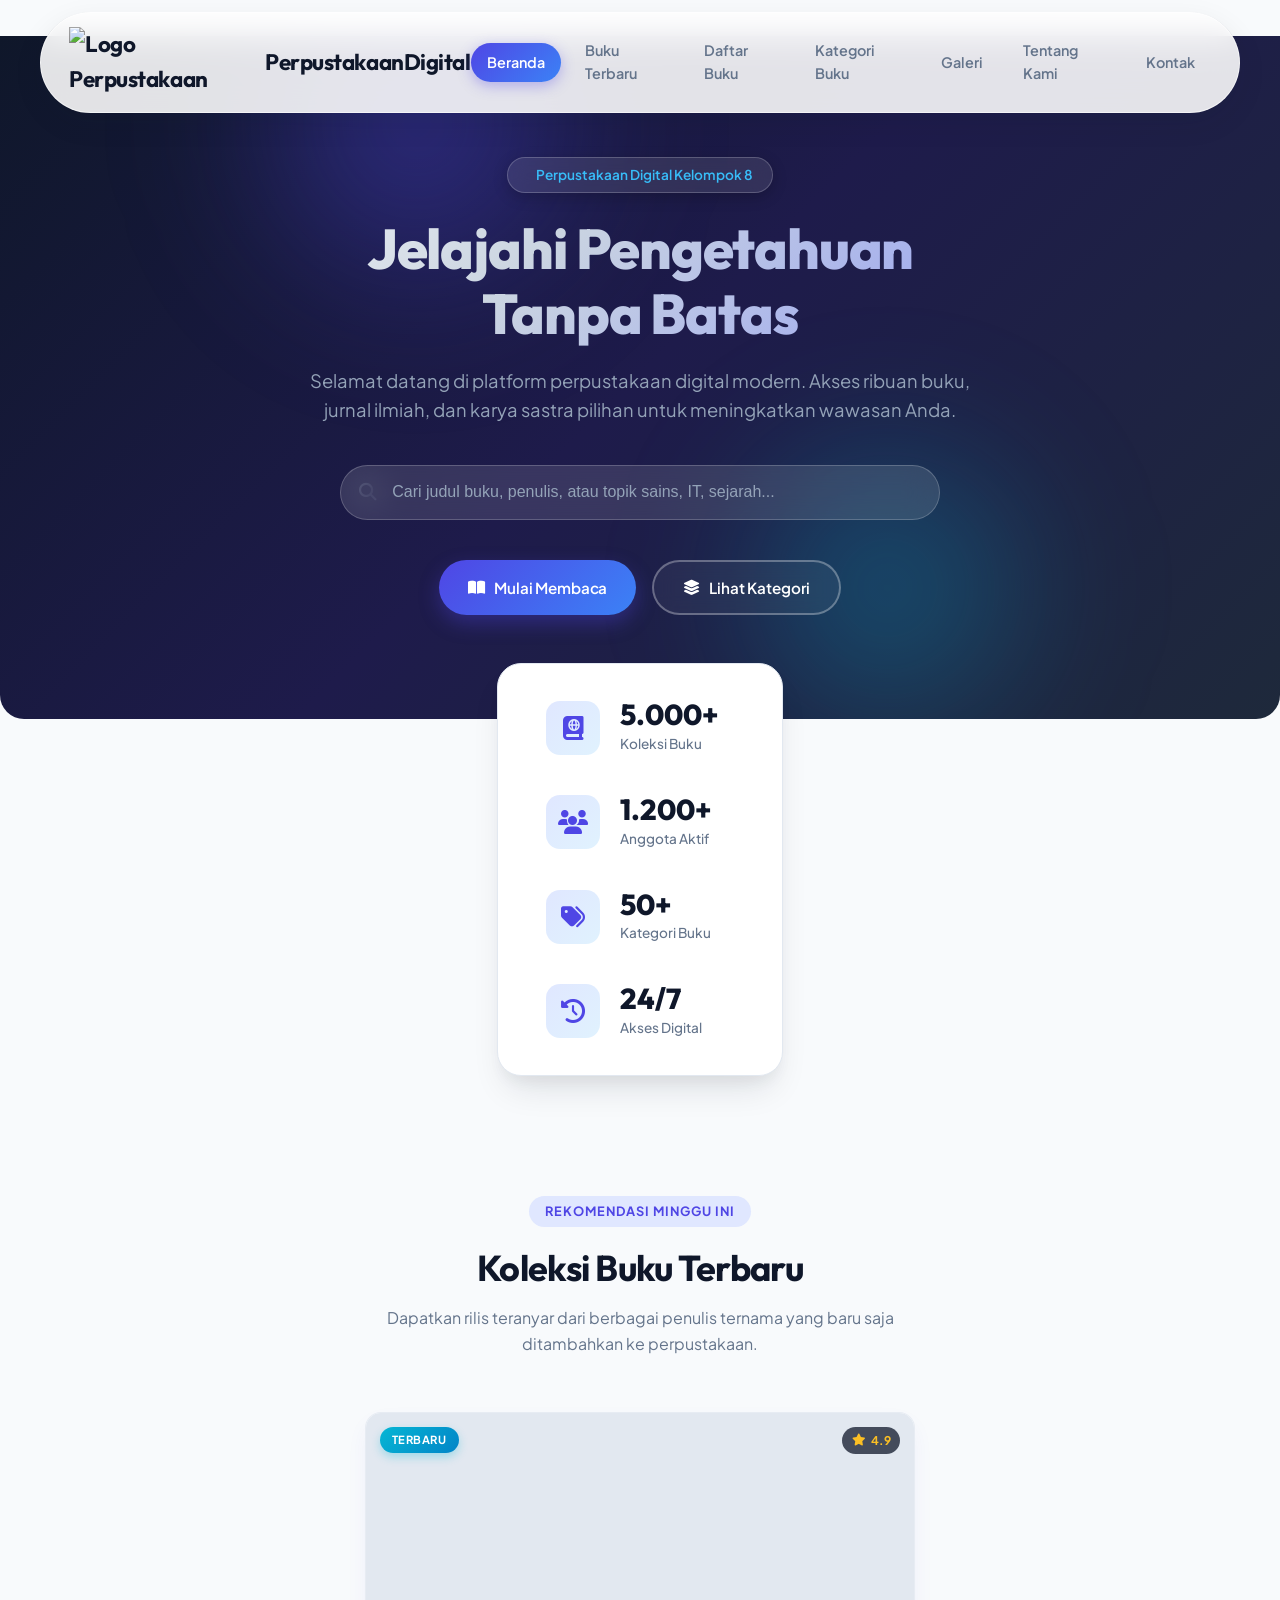
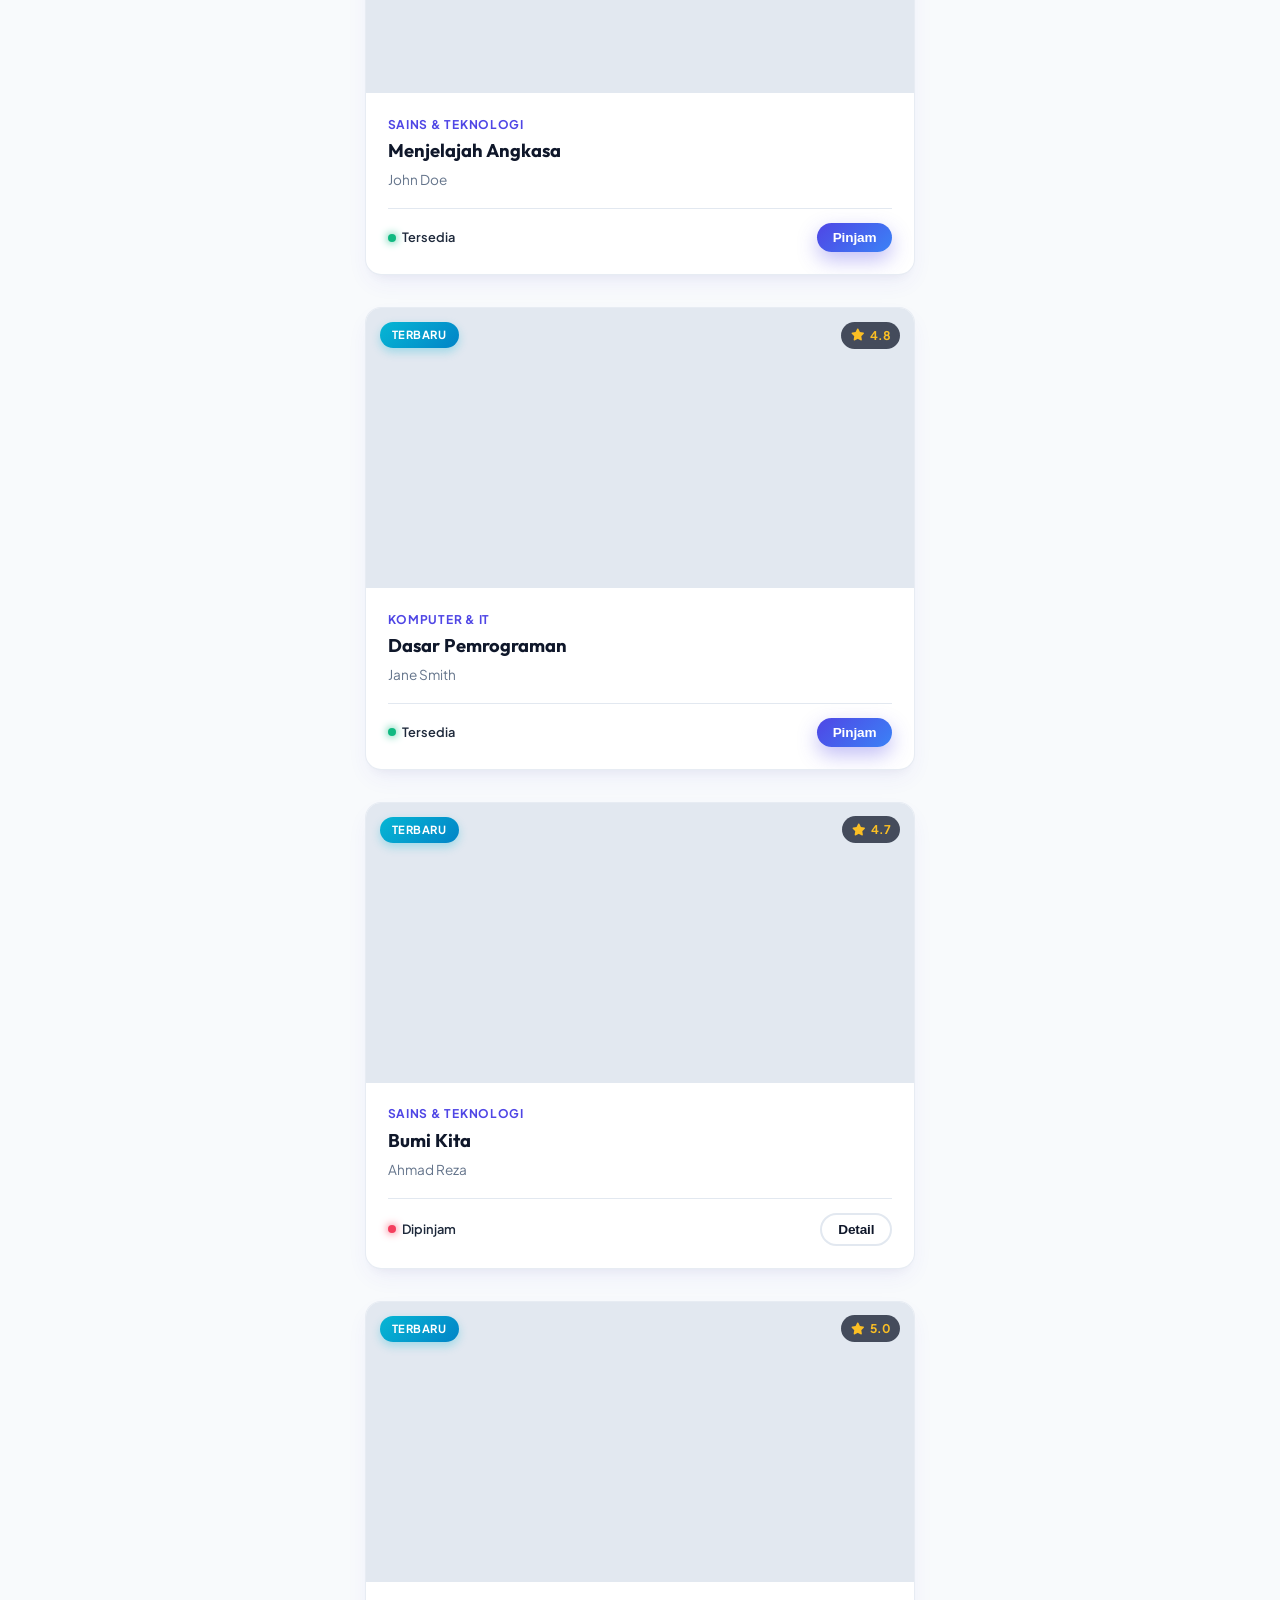
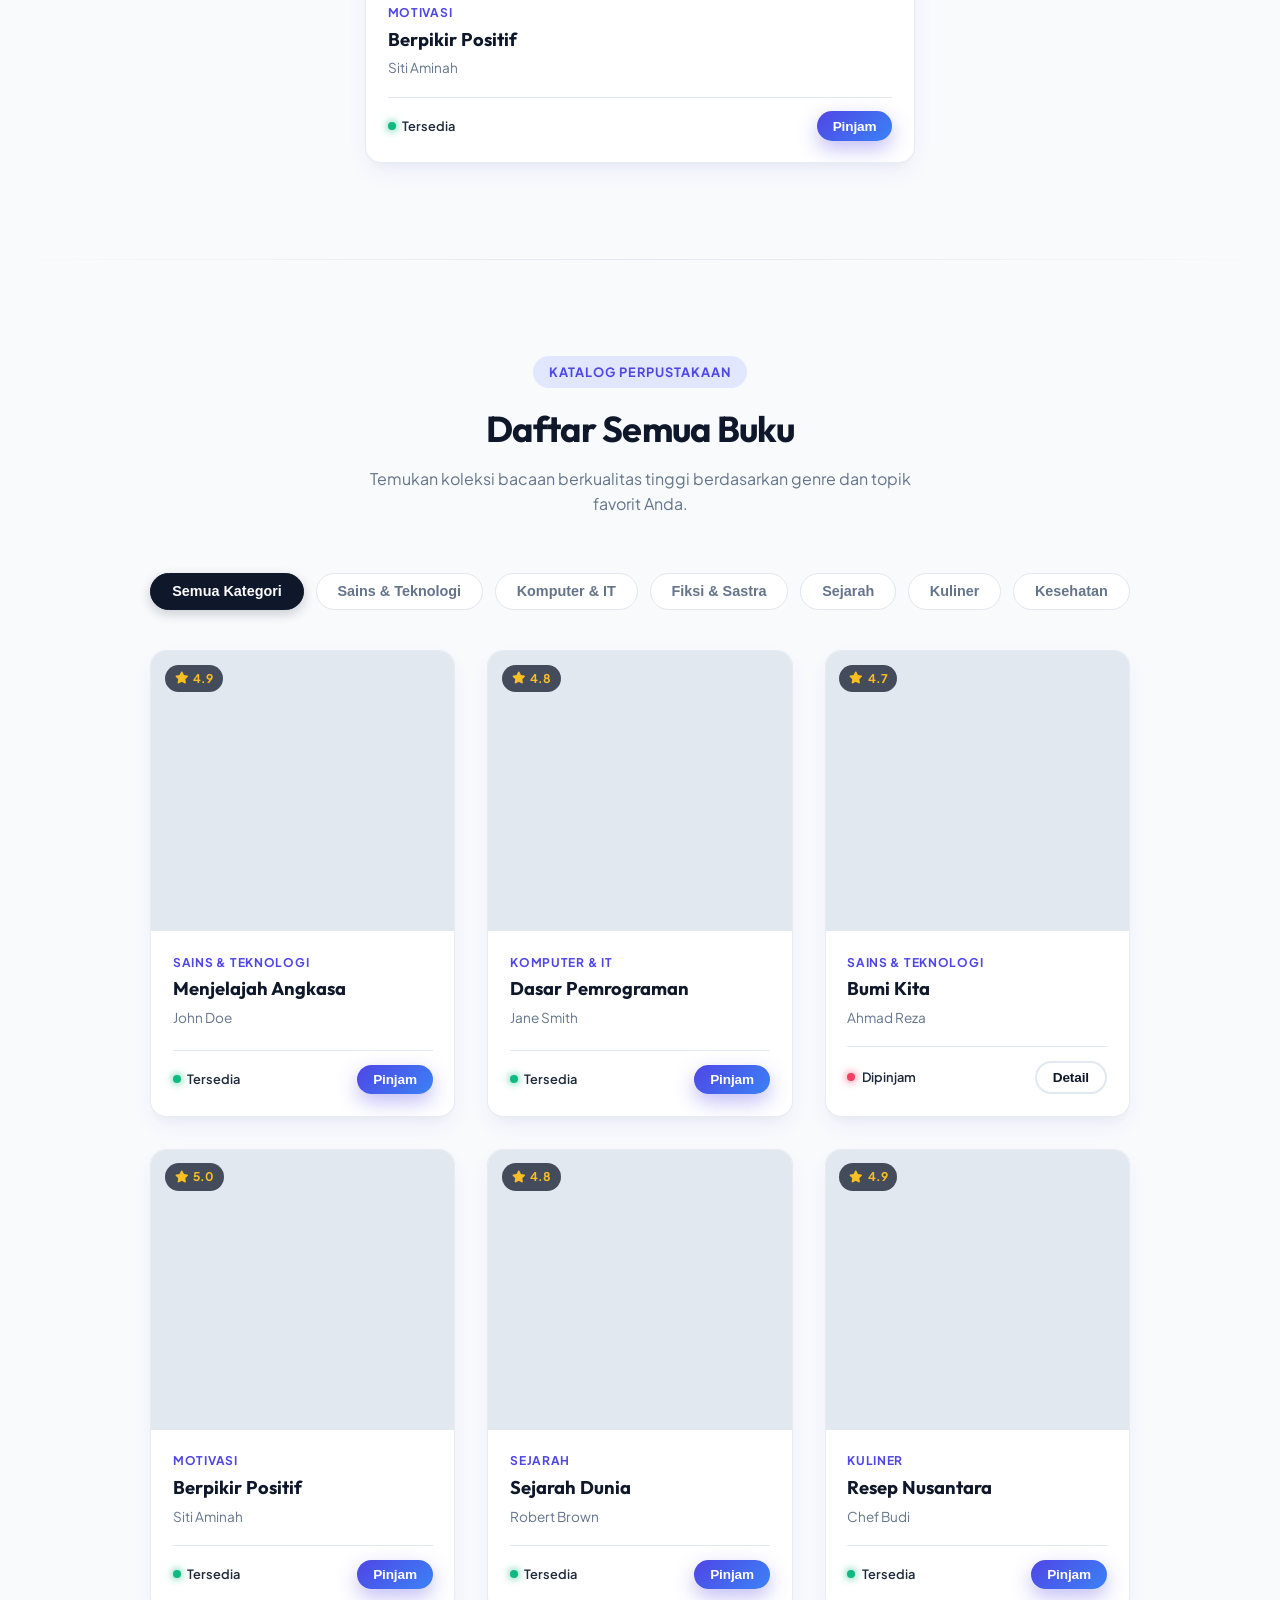
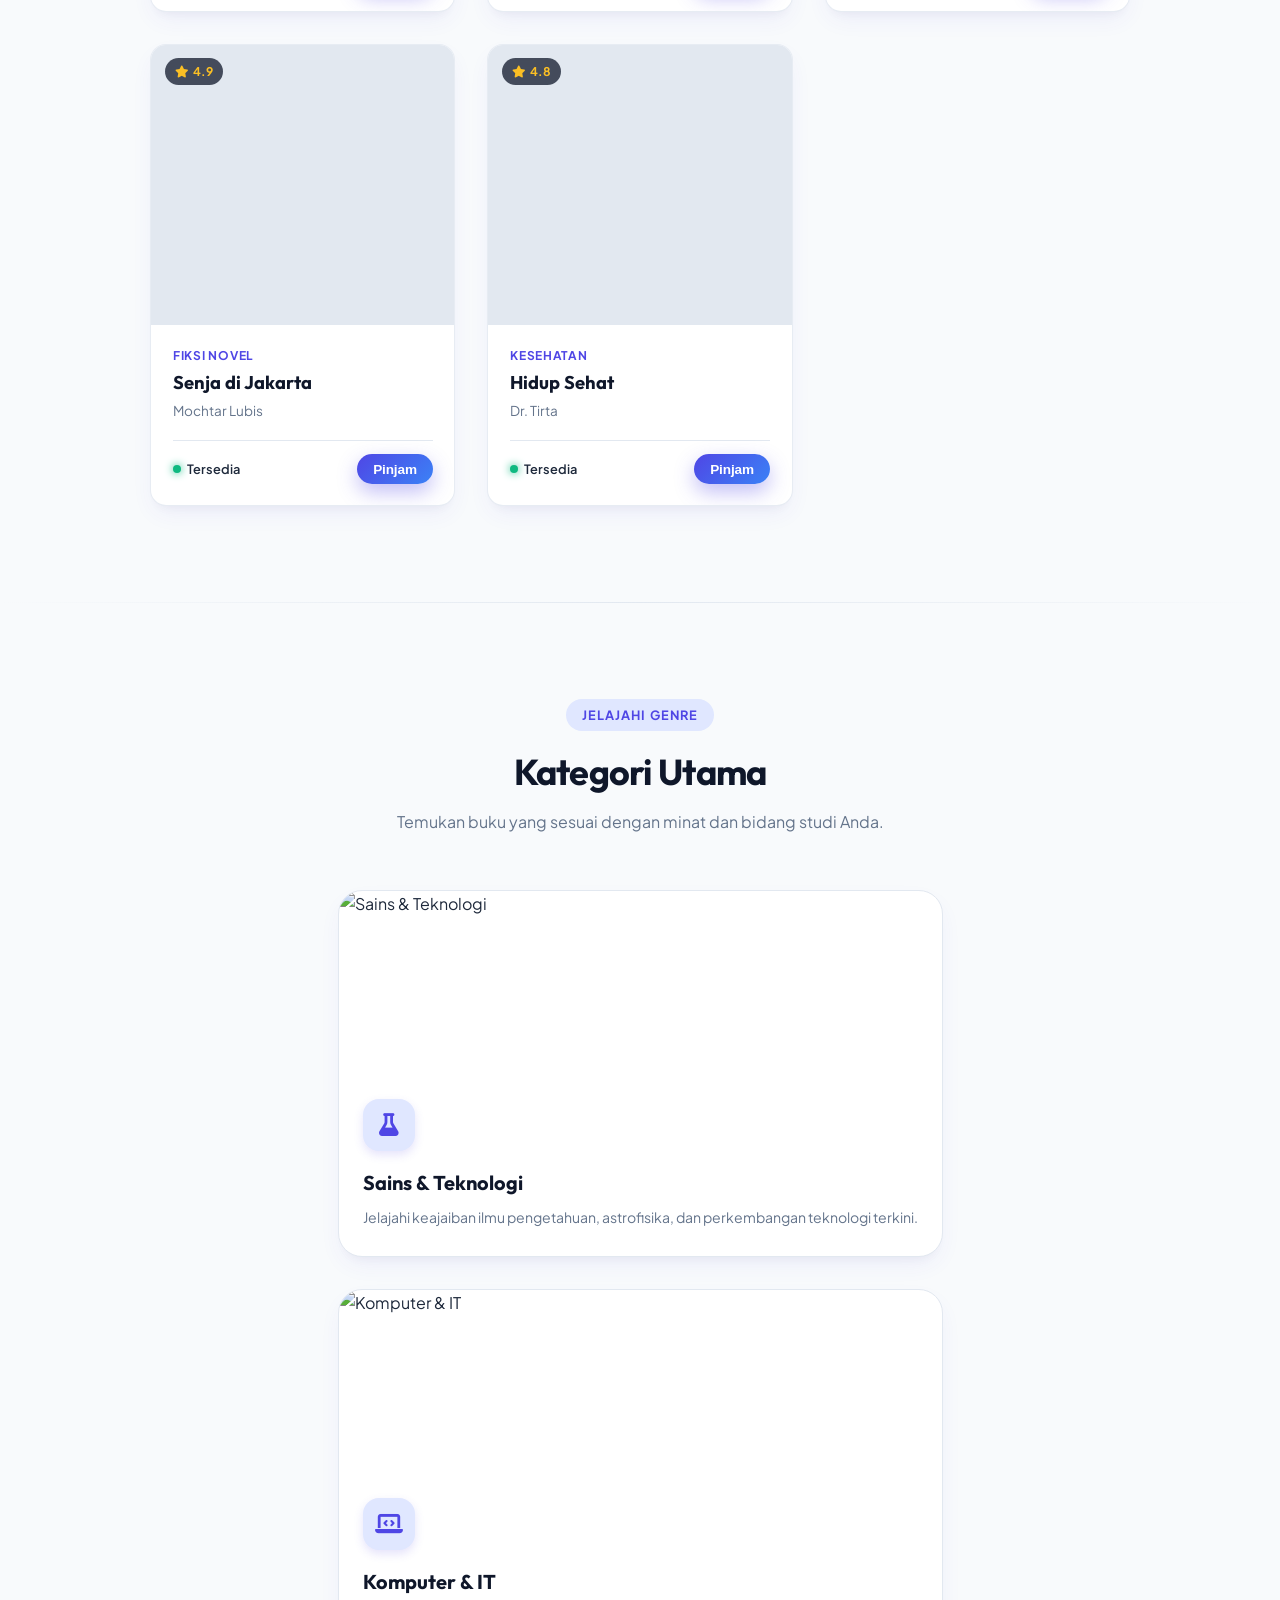
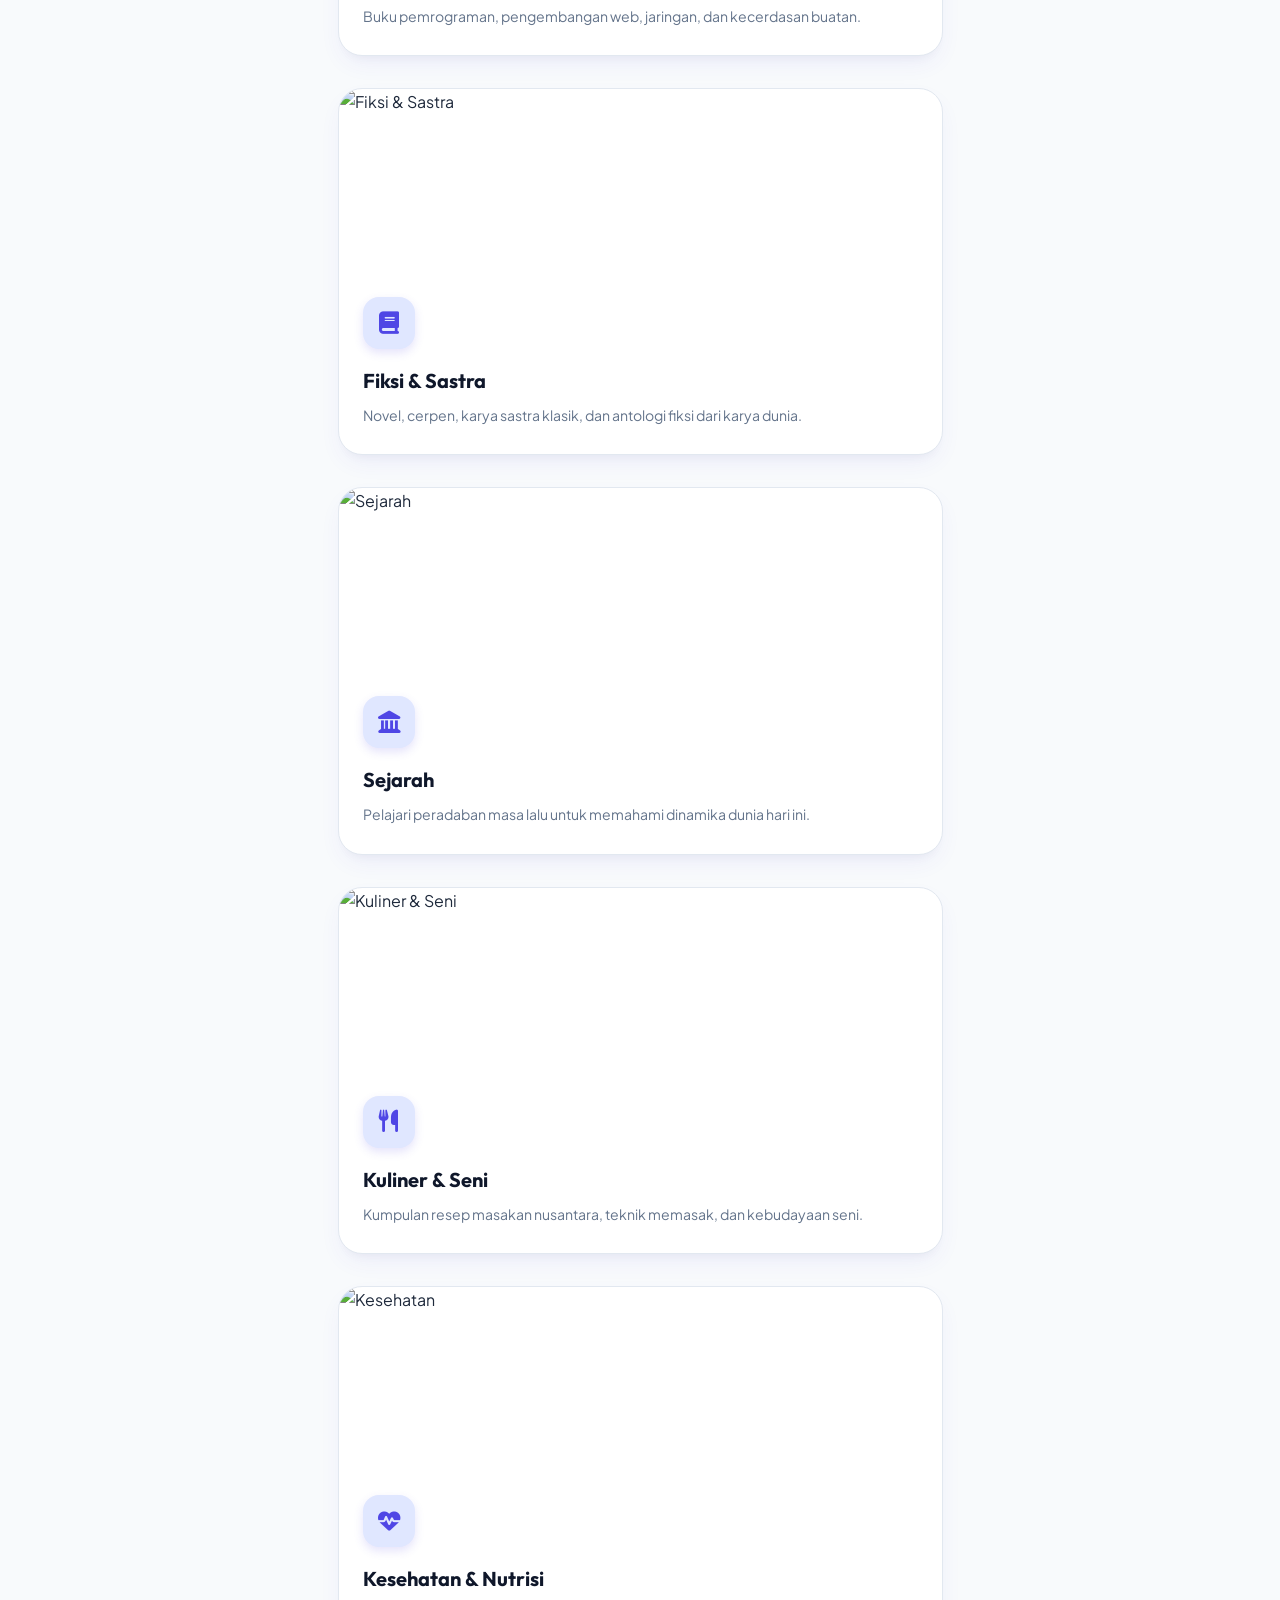
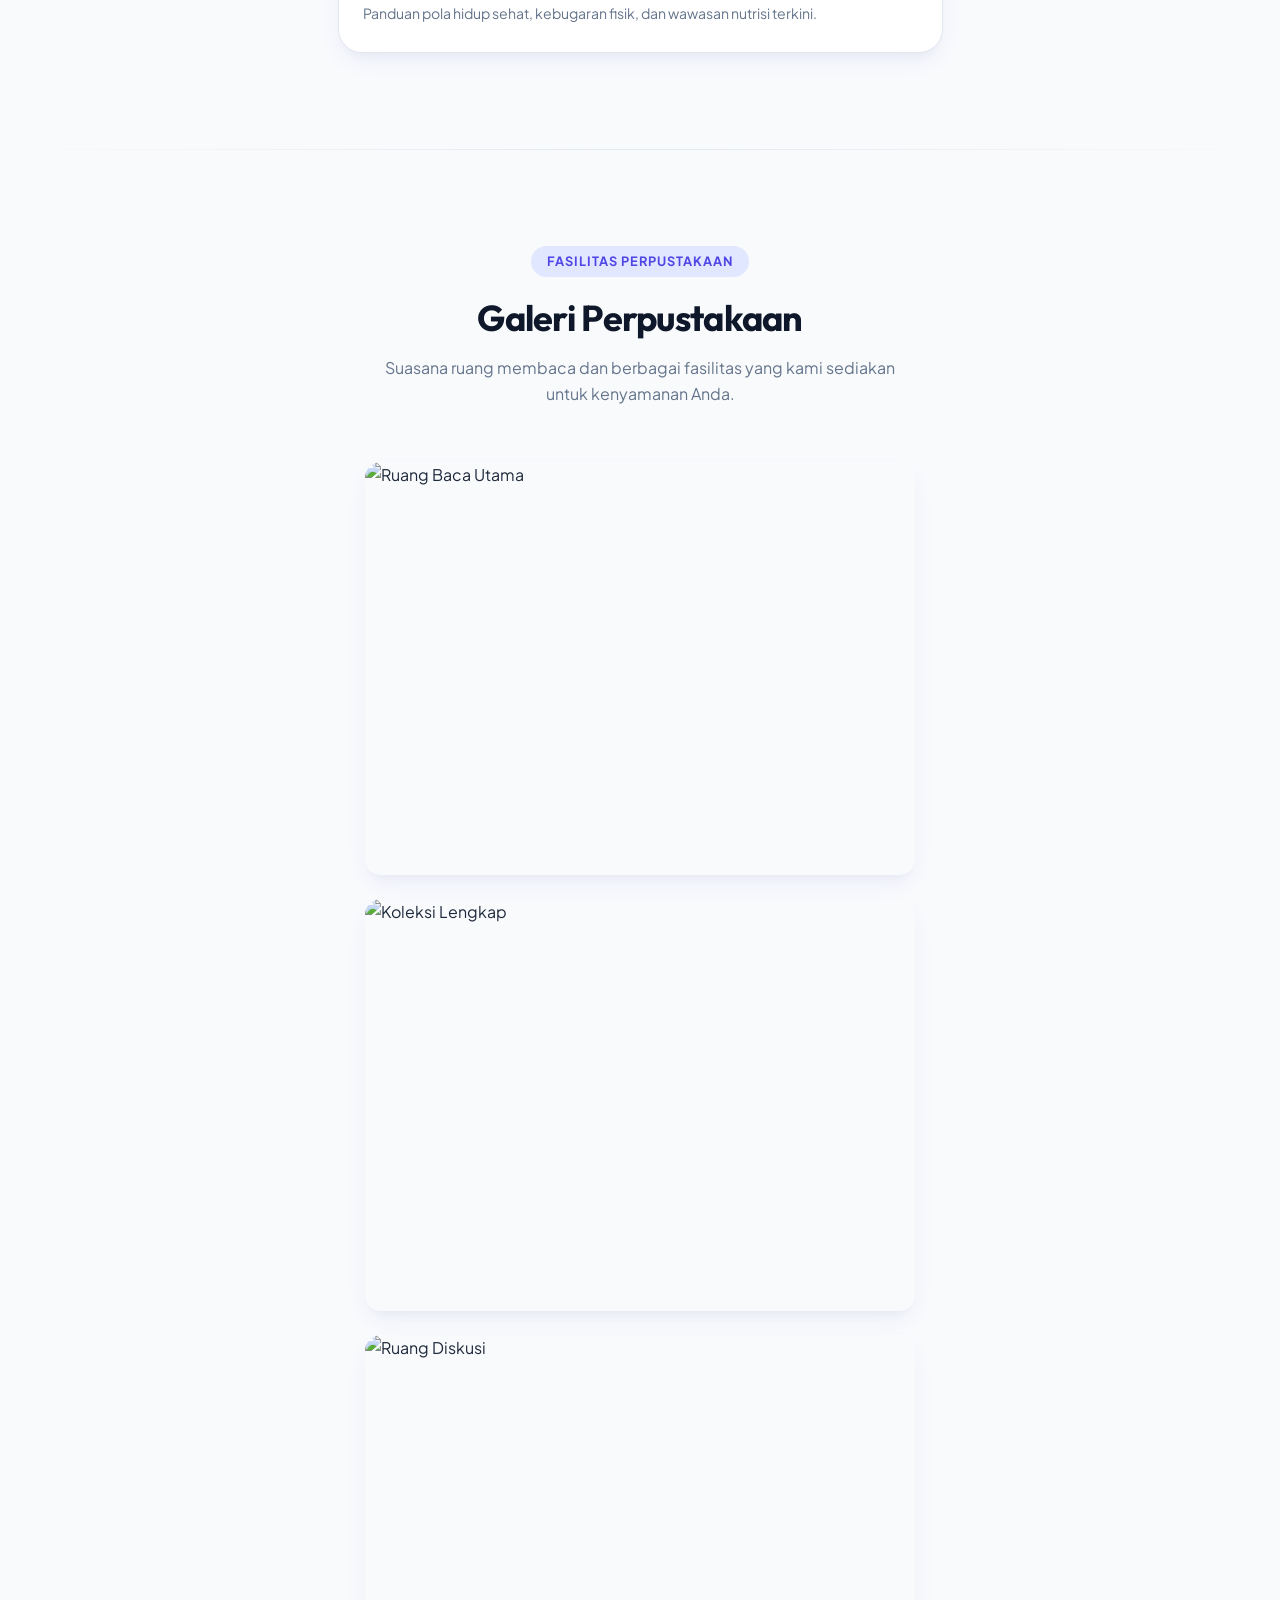
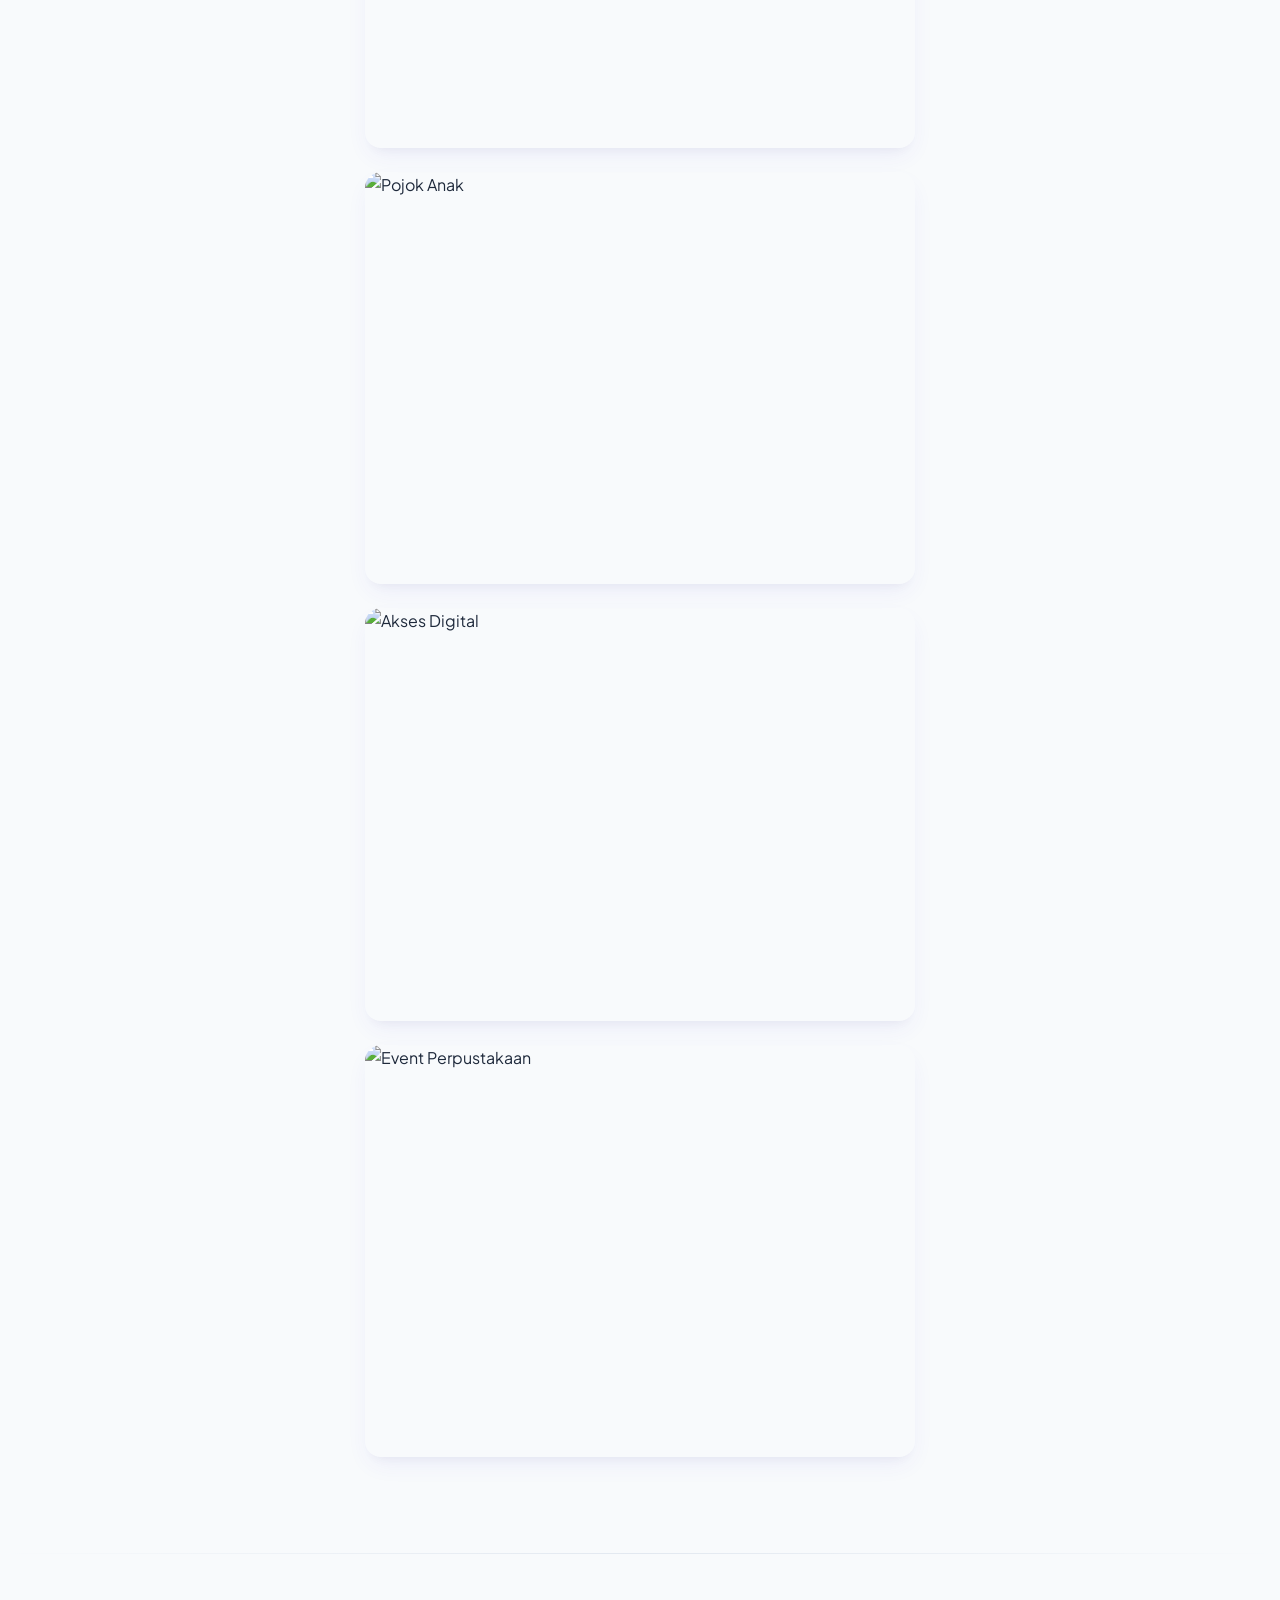
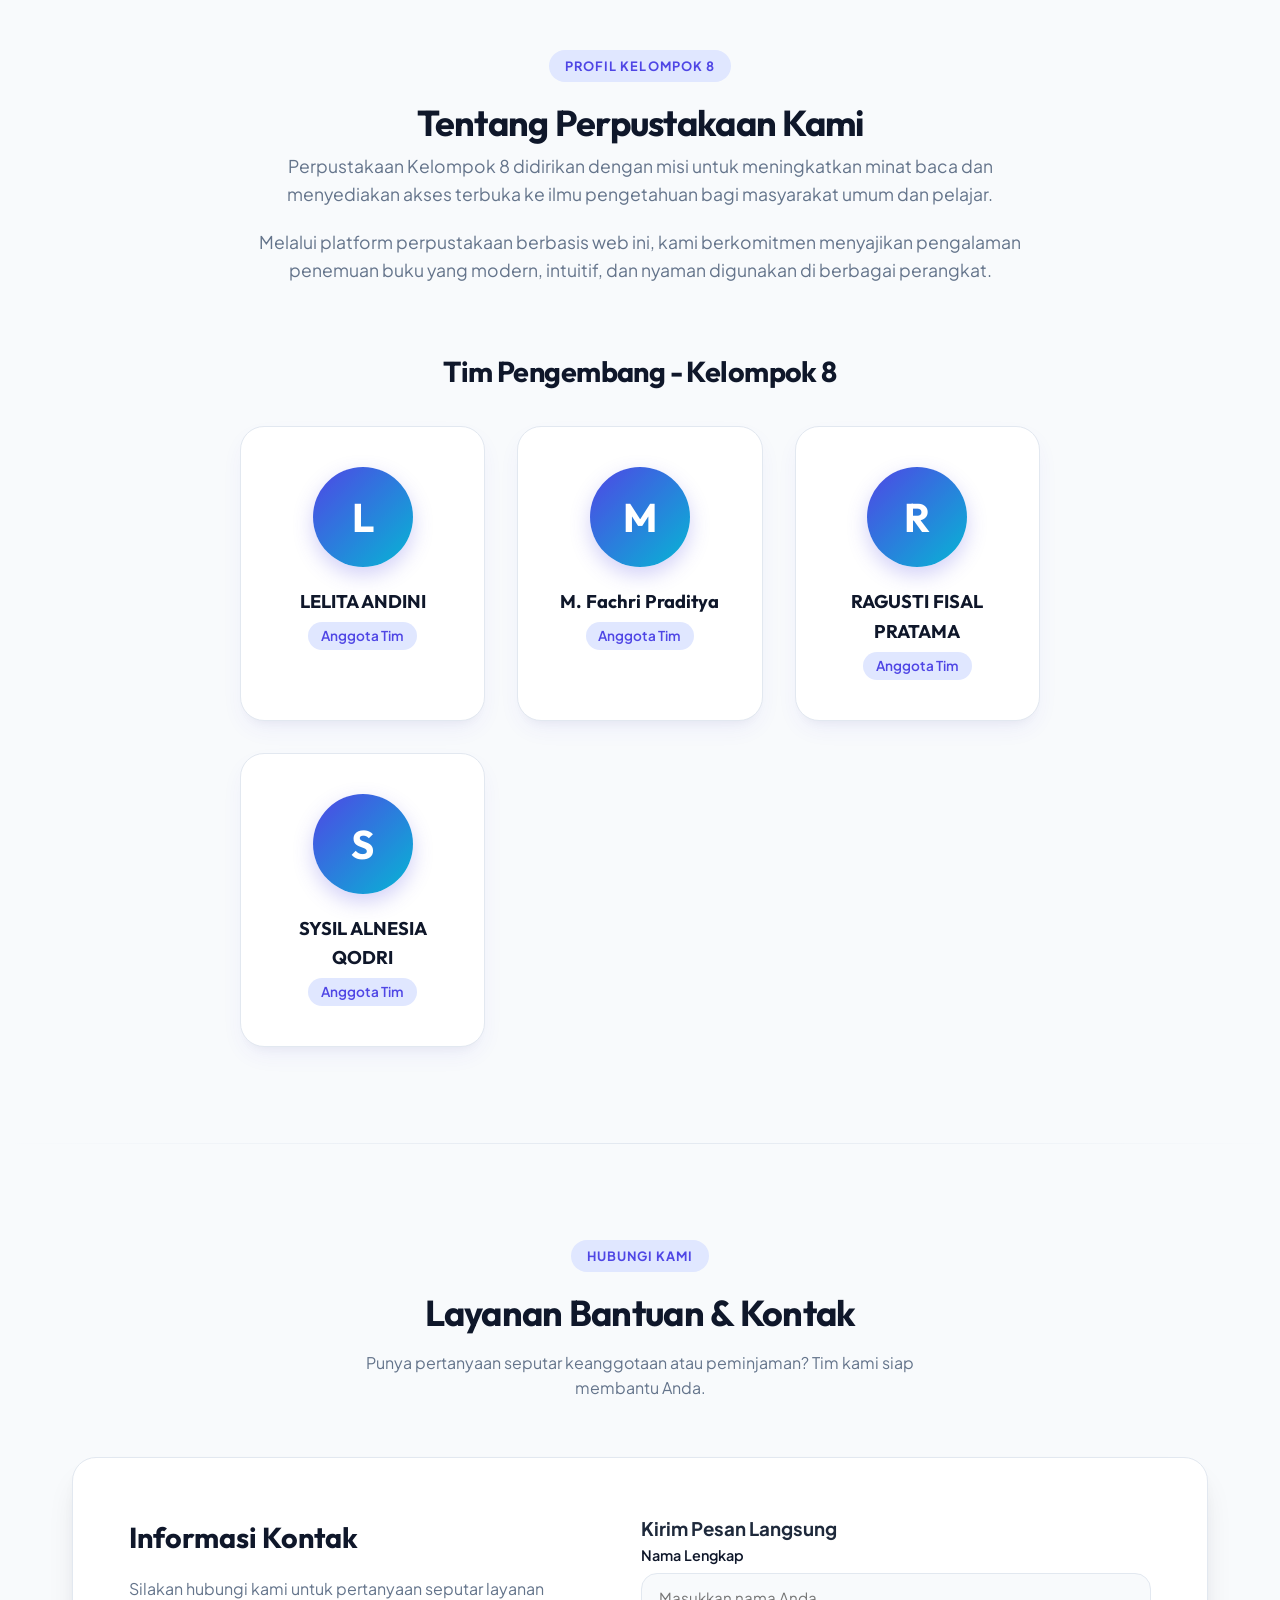
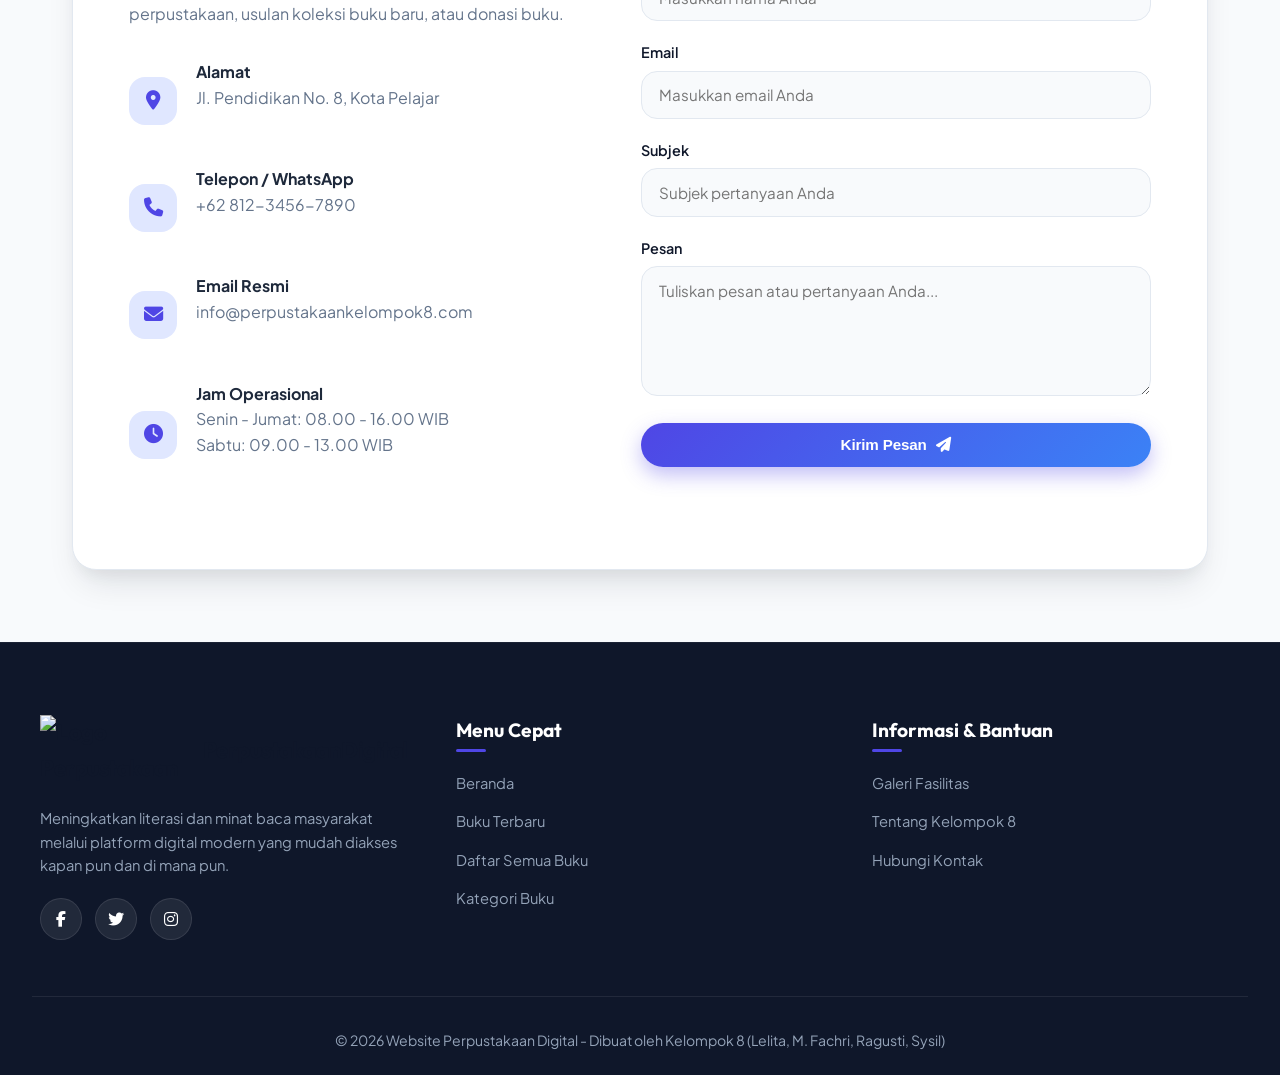
==== commit e7673aa8: "Add files via upload" ====
--- a/index.html
+++ b/index.html
@@ -5,6 +5,9 @@
     <meta charset="UTF-8">
     <meta name="viewport" content="width=device-width, initial-scale=1.0">
     <title>Perpustakaan Digital Kelompok 8 - One Page Platform</title>
+    <!-- Favicon: Replaces default browser globe icon -->
+    <link rel="icon" type="image/svg+xml" href="images/logo.svg">
+    <link rel="alternate icon" href="images/logo-badge.jpg">
     <link rel="preconnect" href="https://fonts.googleapis.com">
     <link rel="preconnect" href="https://fonts.gstatic.com" crossorigin>
     <link href="https://fonts.googleapis.com/css2?family=Outfit:wght@400;600;700;800&family=Plus+Jakarta+Sans:wght@300;400;500;600;700;800&display=swap" rel="stylesheet">
@@ -16,8 +19,8 @@
     <header>
         <div class="nav-container">
             <a href="#beranda" class="logo">
-                <i class="fa-solid fa-book-bookmark"></i>
-                Perpustakaan
+                <img src="images/logo.svg" alt="Logo Perpustakaan" class="navbar-logo">
+                <span>Perpustakaan<span class="logo-highlight">Digital</span></span>
             </a>
 
             <button class="mobile-menu-btn" id="mobile-menu-btn" aria-label="Toggle Navigation">
@@ -623,9 +626,9 @@
     <footer>
         <div class="footer-content">
             <div class="footer-col">
-                <a href="#beranda" class="logo" style="color: white; margin-bottom: 1.25rem;">
-                    <i class="fa-solid fa-book-bookmark" style="color: var(--accent);"></i>
-                    Perpustakaan
+                <a href="#beranda" class="logo" style="margin-bottom: 1.25rem;">
+                    <img src="images/logo.svg" alt="Logo Perpustakaan" class="navbar-logo">
+                    <span>Perpustakaan<span class="logo-highlight">Digital</span></span>
                 </a>
                 <p>Meningkatkan literasi dan minat baca masyarakat melalui platform digital modern yang mudah diakses kapan pun dan di mana pun.</p>
                 <div class="social-links">
